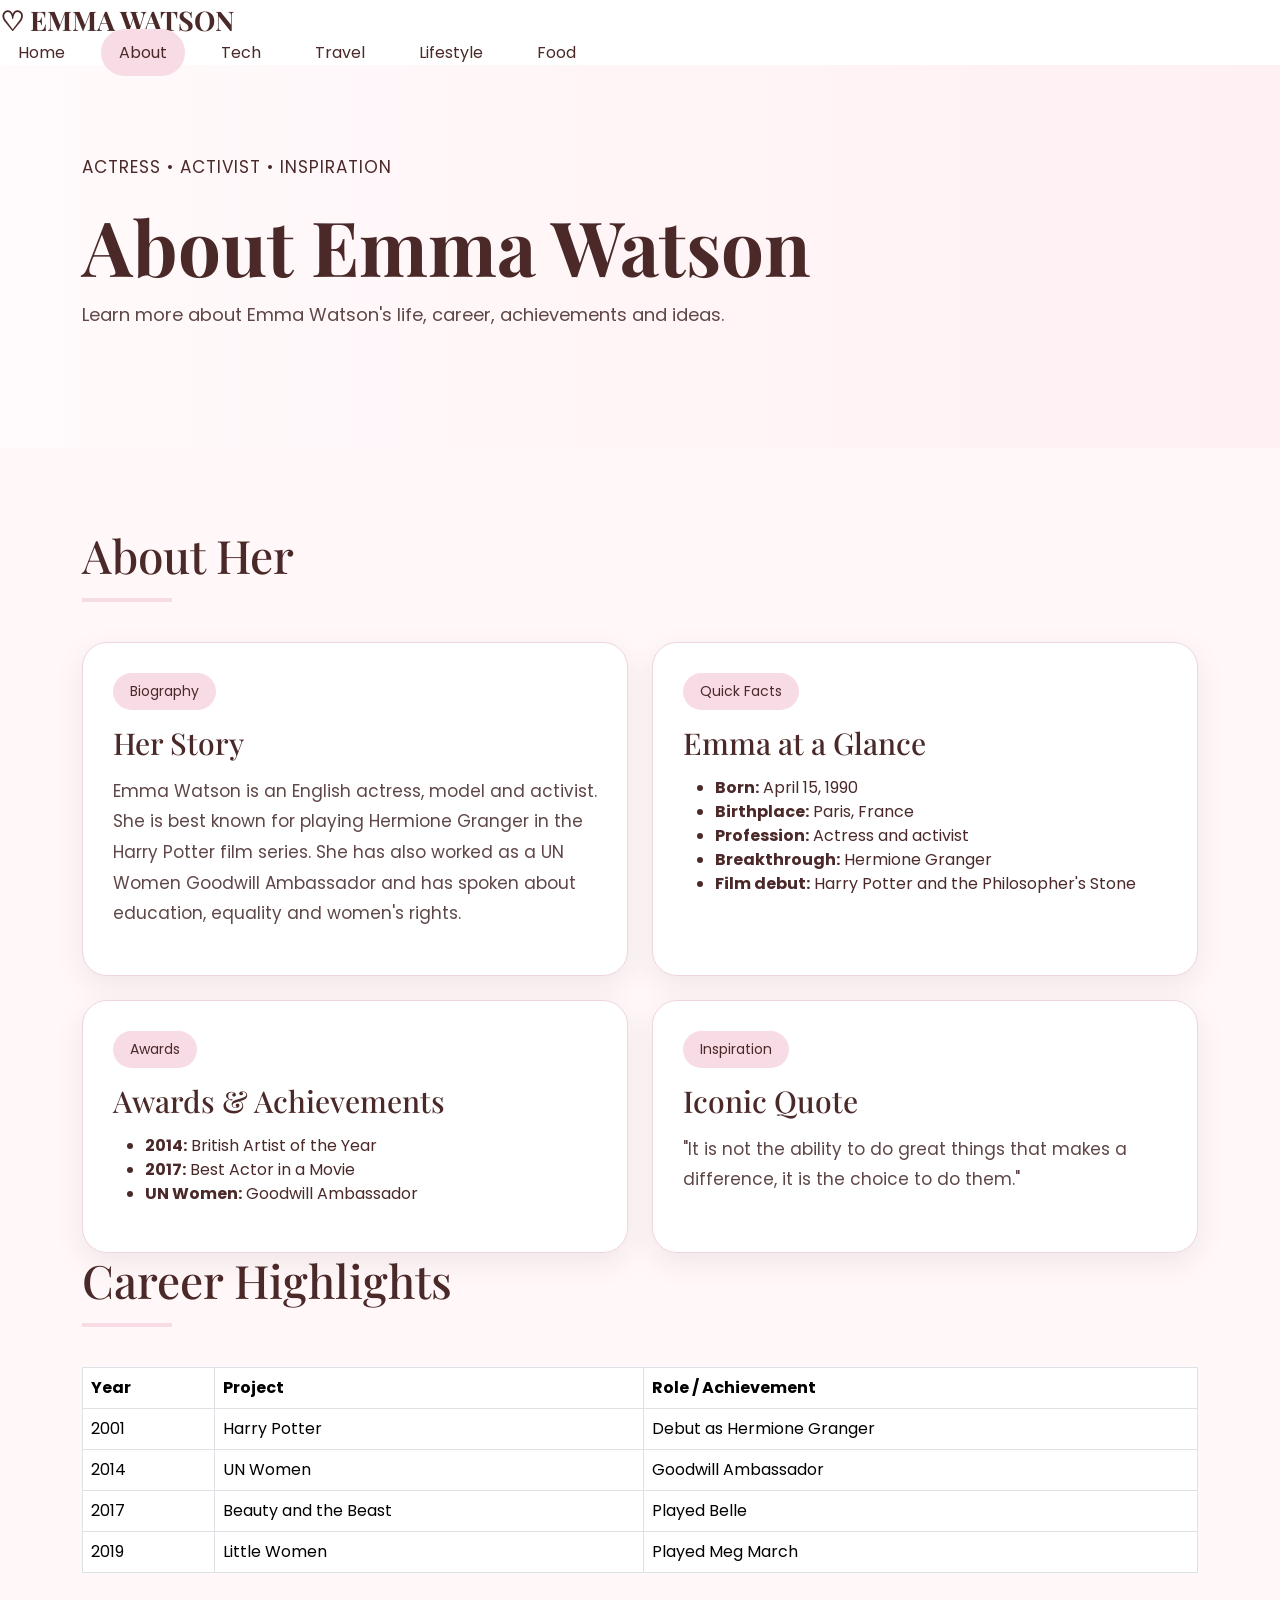
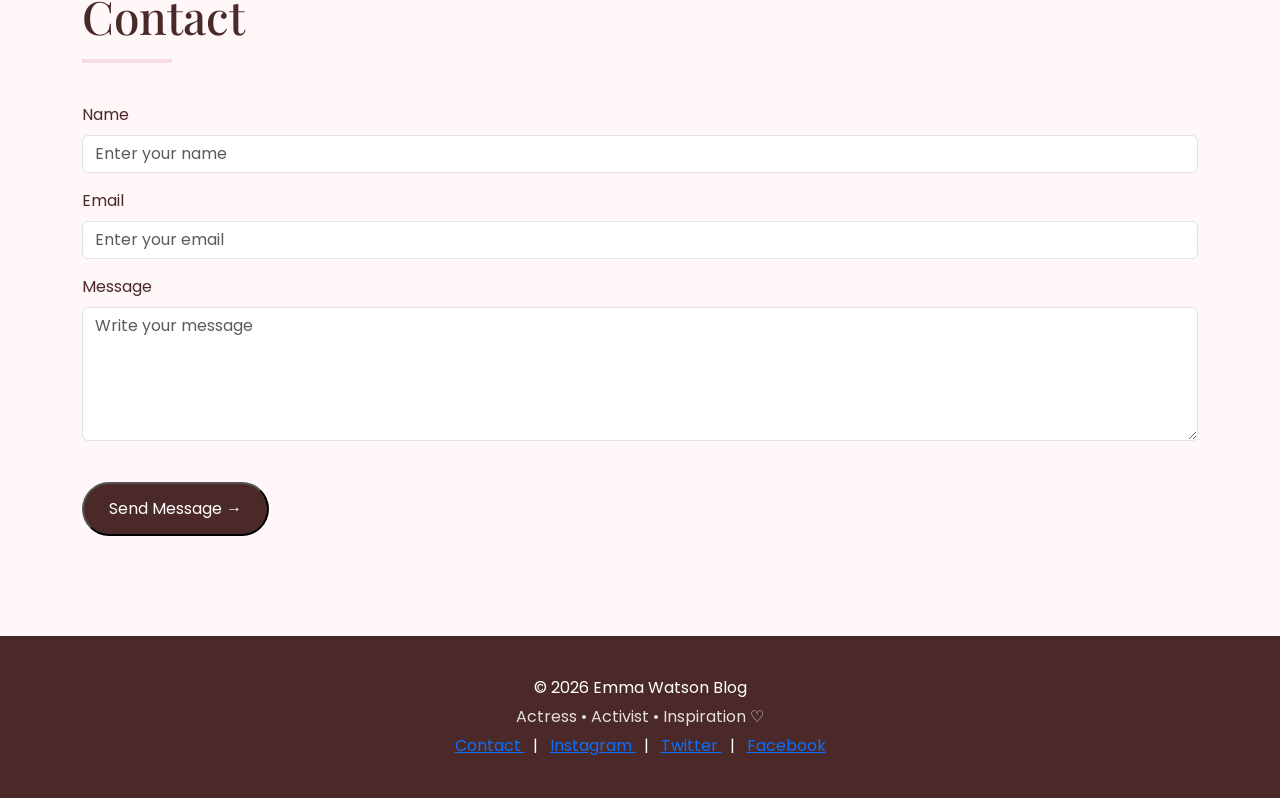
==== aboutme.html @ 70fb000d "Update aboutme.html" ====
<!DOCTYPE html>
<html lang="en">

<head>
    <meta charset="UTF-8">
    <meta name="viewport" content="width=device-width, initial-scale=1.0">

    <title>Emma Watson | About</title>

    <link rel="stylesheet"
          href="bootstrap-5.3.8-dist/css/bootstrap.min.css">

    <link rel="stylesheet" href="style.css">

    <link rel="preconnect" href="https://fonts.googleapis.com">
    <link rel="preconnect" href="https://fonts.gstatic.com" crossorigin>

    <link href="https://fonts.googleapis.com/css2?family=Playfair+Display:wght@400;600;700&family=Poppins:wght@300;400;500;600&display=swap"
          rel="stylesheet">
</head>

<body>

    <nav class="main-nav">

        <div class="logo">
            ♡ EMMA WATSON
        </div>

        <ul>
            <li><a href="index.html">Home</a></li>
            <li><a href="aboutme.html" class="active">About</a></li>
            <li><a href="tech.html">Tech</a></li>
            <li><a href="travel.html">Travel</a></li>
            <li><a href="lifestyle.html">Lifestyle</a></li>
            <li><a href="food.html">Food</a></li>
        </ul>

    </nav>


    <header class="page-hero">

        <div class="container">

            <p class="hero-small">
                ACTRESS • ACTIVIST • INSPIRATION
            </p>

            <h1>
                About Emma Watson
            </h1>

            <p class="hero-description">
                Learn more about Emma Watson's life, career, achievements and ideas.
            </p>

        </div>

    </header>


    <main class="container content-section">

        <div class="section-heading">

            <h2>About Her</h2>

            <div class="heading-line"></div>

        </div>


        <div class="row g-4">


            <div class="col-12 col-md-6">

                <article class="emma-card">

                    <div class="emma-card-content">

                        <span class="emma-tag">
                            Biography
                        </span>

                        <h3>
                            Her Story
                        </h3>

                        <p>
                            Emma Watson is an English actress, model and activist.
                            She is best known for playing Hermione Granger in the
                            Harry Potter film series. She has also worked as a
                            UN Women Goodwill Ambassador and has spoken about
                            education, equality and women's rights.
                        </p>

                    </div>

                </article>

            </div>


            <div class="col-12 col-md-6">

                <article class="emma-card">

                    <div class="emma-card-content">

                        <span class="emma-tag">
                            Quick Facts
                        </span>

                        <h3>
                            Emma at a Glance
                        </h3>

                        <ul>
                            <li><strong>Born:</strong> April 15, 1990</li>
                            <li><strong>Birthplace:</strong> Paris, France</li>
                            <li><strong>Profession:</strong> Actress and activist</li>
                            <li><strong>Breakthrough:</strong> Hermione Granger</li>
                            <li><strong>Film debut:</strong> Harry Potter and the Philosopher's Stone</li>
                        </ul>

                    </div>

                </article>

            </div>


            <div class="col-12 col-md-6">

                <article class="emma-card">

                    <div class="emma-card-content">

                        <span class="emma-tag">
                            Awards
                        </span>

                        <h3>
                            Awards & Achievements
                        </h3>

                        <ul>
                            <li><strong>2014:</strong> British Artist of the Year</li>
                            <li><strong>2017:</strong> Best Actor in a Movie</li>
                            <li><strong>UN Women:</strong> Goodwill Ambassador</li>
                        </ul>

                    </div>

                </article>

            </div>


            <div class="col-12 col-md-6">

                <article class="emma-card">

                    <div class="emma-card-content">

                        <span class="emma-tag">
                            Inspiration
                        </span>

                        <h3>
                            Iconic Quote
                        </h3>

                        <p class="quote">
                            "It is not the ability to do great things that makes a difference,
                            it is the choice to do them."
                        </p>

                    </div>

                </article>

            </div>

        </div>


        <div class="about-table-section">

            <div class="section-heading">

                <h2>Career Highlights</h2>

                <div class="heading-line"></div>

            </div>

            <div class="table-responsive">

                <table class="table table-bordered">

                    <thead>
                        <tr>
                            <th>Year</th>
                            <th>Project</th>
                            <th>Role / Achievement</th>
                        </tr>
                    </thead>

                    <tbody>

                        <tr>
                            <td>2001</td>
                            <td>Harry Potter</td>
                            <td>Debut as Hermione Granger</td>
                        </tr>

                        <tr>
                            <td>2014</td>
                            <td>UN Women</td>
                            <td>Goodwill Ambassador</td>
                        </tr>

                        <tr>
                            <td>2017</td>
                            <td>Beauty and the Beast</td>
                            <td>Played Belle</td>
                        </tr>

                        <tr>
                            <td>2019</td>
                            <td>Little Women</td>
                            <td>Played Meg March</td>
                        </tr>

                    </tbody>

                </table>

            </div>

        </div>


        <div class="contact-form">

            <div class="section-heading">

                <h2>Contact</h2>

                <div class="heading-line"></div>

            </div>

            <form>

                <div class="mb-3">
                    <label for="name" class="form-label">
                        Name
                    </label>

                    <input type="text"
                           id="name"
                           name="name"
                           class="form-control"
                           placeholder="Enter your name"
                           required>
                </div>


                <div class="mb-3">

                    <label for="email" class="form-label">
                        Email
                    </label>

                    <input type="email"
                           id="email"
                           name="email"
                           class="form-control"
                           placeholder="Enter your email"
                           required>

                </div>


                <div class="mb-3">

                    <label for="message" class="form-label">
                        Message
                    </label>

                    <textarea id="message"
                              name="message"
                              class="form-control"
                              rows="5"
                              placeholder="Write your message"></textarea>

                </div>


                <button type="submit" class="hero-button">
                    Send Message →
                </button>

            </form>

        </div>

    </main>


    <footer class="site-footer">

        <p>
            © 2026 Emma Watson Blog
        </p>

        <p class="footer-small">
            Actress • Activist • Inspiration ♡
        </p>

        <p>
            <a href="mailto:info@emmawatsonblog.com">
                Contact
            </a>
            &nbsp; | &nbsp;

            <a href="#">
                Instagram
            </a>
            &nbsp; | &nbsp;

            <a href="#">
                Twitter
            </a>
            &nbsp; | &nbsp;

            <a href="#">
                Facebook
            </a>
        </p>

    </footer>


    <script src="bootstrap-5.3.8-dist/js/bootstrap.bundle.min.js"></script>

</body>

</html>
---- style.css ----
:root {
    --cream: #fff7f8;
    --pink: #f8dce5;
    --pink-light: #fff0f3;
    --brown: #4b2929;
    --text: #5f4747;
    --white: #ffffff;
}

body {
    margin: 0;
    background: var(--cream);
    color: var(--brown);
    font-family: "Poppins", sans-serif;
}

.navbar,
.main-nav,
.site-header {
    background: #ffffff;
}

.navbar {
    min-height: 86px;
    padding: 0 7%;
    display: flex;
    align-items: center;
    justify-content: space-between;
    border-bottom: 1px solid #f0d8df;
}

.navbar .logo,
.main-nav .logo,
.site-header .logo {
    font-family: "Playfair Display", serif;
    font-size: 27px;
    font-weight: 700;
    color: var(--brown);
}

.navbar .nav-links,
.main-nav ul,
.site-header .nav {
    list-style: none;
    margin: 0;
    padding: 0;
    display: flex;
    align-items: center;
    gap: 18px;
}

.navbar .nav-links li,
.main-nav li,
.site-header .nav-item {
    list-style: none;
}

.navbar a,
.main-nav a,
.site-header a {
    color: var(--brown);
    text-decoration: none;
    padding: 12px 18px;
    border-radius: 30px;
    transition: 0.3s;
}

.navbar a:hover,
.main-nav a:hover,
.site-header a:hover {
    background: var(--pink-light);
}

.navbar a.active,
.main-nav a.active,
.site-header a.active {
    background: var(--pink);
}

.home-hero,
.page-hero {
    background: linear-gradient(90deg, #fffafb, #fff0f3);
}

.home-hero {
    padding: 85px 0;
}

.page-hero {
    padding: 90px 0 100px;
}

.hero-small {
    font-family: "Poppins", sans-serif;
    font-size: 17px;
    letter-spacing: 1px;
    color: var(--brown);
    margin-bottom: 20px;
}

.home-hero h1,
.page-hero h1 {
    font-family: "Playfair Display", serif;
    color: var(--brown);
    font-weight: 700;
}

.home-hero h1 {
    font-size: 90px;
}

.page-hero h1 {
    font-size: 76px;
}

.home-description,
.hero-description {
    color: var(--text);
    font-size: 18px;
    line-height: 1.8;
    max-width: 650px;
}

.hero-button {
    display: inline-block;
    margin-top: 25px;
    padding: 13px 25px;
    background: var(--brown);
    color: white;
    text-decoration: none;
    border-radius: 30px;
}

.hero-button:hover {
    background: #693d3d;
    color: white;
}

.hero-photo {
    background: var(--pink);
    padding: 25px;
    border-radius: 35px;
}

.hero-photo img {
    width: 100%;
    display: block;
}

.content-section {
    padding-top: 80px;
    padding-bottom: 100px;
}

.section-heading {
    margin-bottom: 40px;
}

.section-heading h2 {
    font-family: "Playfair Display", serif;
    color: var(--brown);
    font-size: 46px;
}

.heading-line {
    width: 90px;
    height: 4px;
    background: var(--pink);
    margin-top: 15px;
}

.emma-card {
    height: 100%;
    background: white;
    border: 1px solid #efd5dd;
    border-radius: 25px;
    overflow: hidden;
    box-shadow: 0 10px 30px rgba(75, 41, 41, 0.08);
    transition: 0.3s;
}

.emma-card:hover {
    transform: translateY(-6px);
    box-shadow: 0 15px 35px rgba(75, 41, 41, 0.14);
}

.emma-image {
    width: 100%;
    height: 300px;
    overflow: hidden;
}

.emma-image img {
    width: 100%;
    height: 100%;
    object-fit: cover;
}

.emma-card-content {
    padding: 30px;
}

.emma-tag {
    display: inline-block;
    background: var(--pink);
    color: var(--brown);
    padding: 8px 17px;
    border-radius: 25px;
    font-size: 14px;
    margin-bottom: 15px;
}

.emma-card h3 {
    font-family: "Playfair Display", serif;
    font-size: 30px;
    color: var(--brown);
    margin-bottom: 15px;
}

.emma-card p {
    color: var(--text);
    line-height: 1.8;
    font-size: 17px;
}

.read-more {
    display: inline-block;
    margin-top: 15px;
    color: var(--brown);
    text-decoration: none;
    font-weight: 600;
}

.read-more:hover {
    color: #9a5f6f;
}

.site-footer {
    background: var(--brown);
    color: white;
    text-align: center;
    padding: 35px 20px;
}

.site-footer p {
    margin: 5px;
}

.footer-small {
    opacity: 0.85;
}

/* FOOD AND LIFESTYLE */

body:has(.food-page),
body:has(.lifestyle-page) {
    background: var(--cream);
}

.food-page,
.lifestyle-page {
    background: var(--cream);
    min-height: 100vh;
}

.food-page .container,
.lifestyle-page .container {
    max-width: 1200px;
}

.food-page h1,
.lifestyle-page h1 {
    font-family: "Playfair Display", serif;
    color: var(--brown);
}

.food-page .card,
.lifestyle-page .card {
    background: white;
    border: 1px solid #efd5dd;
    border-radius: 22px;
    box-shadow: 0 10px 25px rgba(75, 41, 41, 0.07);
}

.food-page .card:hover,
.lifestyle-page .card:hover {
    transform: translateY(-5px);
    transition: 0.3s;
}

.food-page .btn,
.lifestyle-page .btn {
    background: var(--brown);
    border-color: var(--brown);
    border-radius: 8px;
}

.food-page .btn:hover,
.lifestyle-page .btn:hover {
    background: #693d3d;
    border-color: #693d3d;
}

@media (max-width: 992px) {
    .home-hero h1 {
        font-size: 65px;
    }

    .page-hero h1 {
        font-size: 58px;
    }

    .navbar,
    .main-nav,
    .site-header {
        padding-left: 4%;
        padding-right: 4%;
    }
}

@media (max-width: 768px) {
    .navbar,
    .main-nav,
    .site-header {
        flex-direction: column;
        padding: 20px;
        gap: 15px;
    }

    .navbar .nav-links,
    .main-nav ul,
    .site-header .nav {
        flex-wrap: wrap;
        justify-content: center;
        gap: 5px;
    }

    .home-hero {
        padding: 55px 0;
    }

    .page-hero {
        padding: 60px 0;
    }

    .home-hero h1 {
        font-size: 48px;
    }

    .page-hero h1 {
        font-size: 44px;
    }

    .content-section {
        padding-top: 50px;
    }

    .section-heading h2 {
        font-size: 38px;
    }

    .emma-image {
        height: 250px;
    }
}
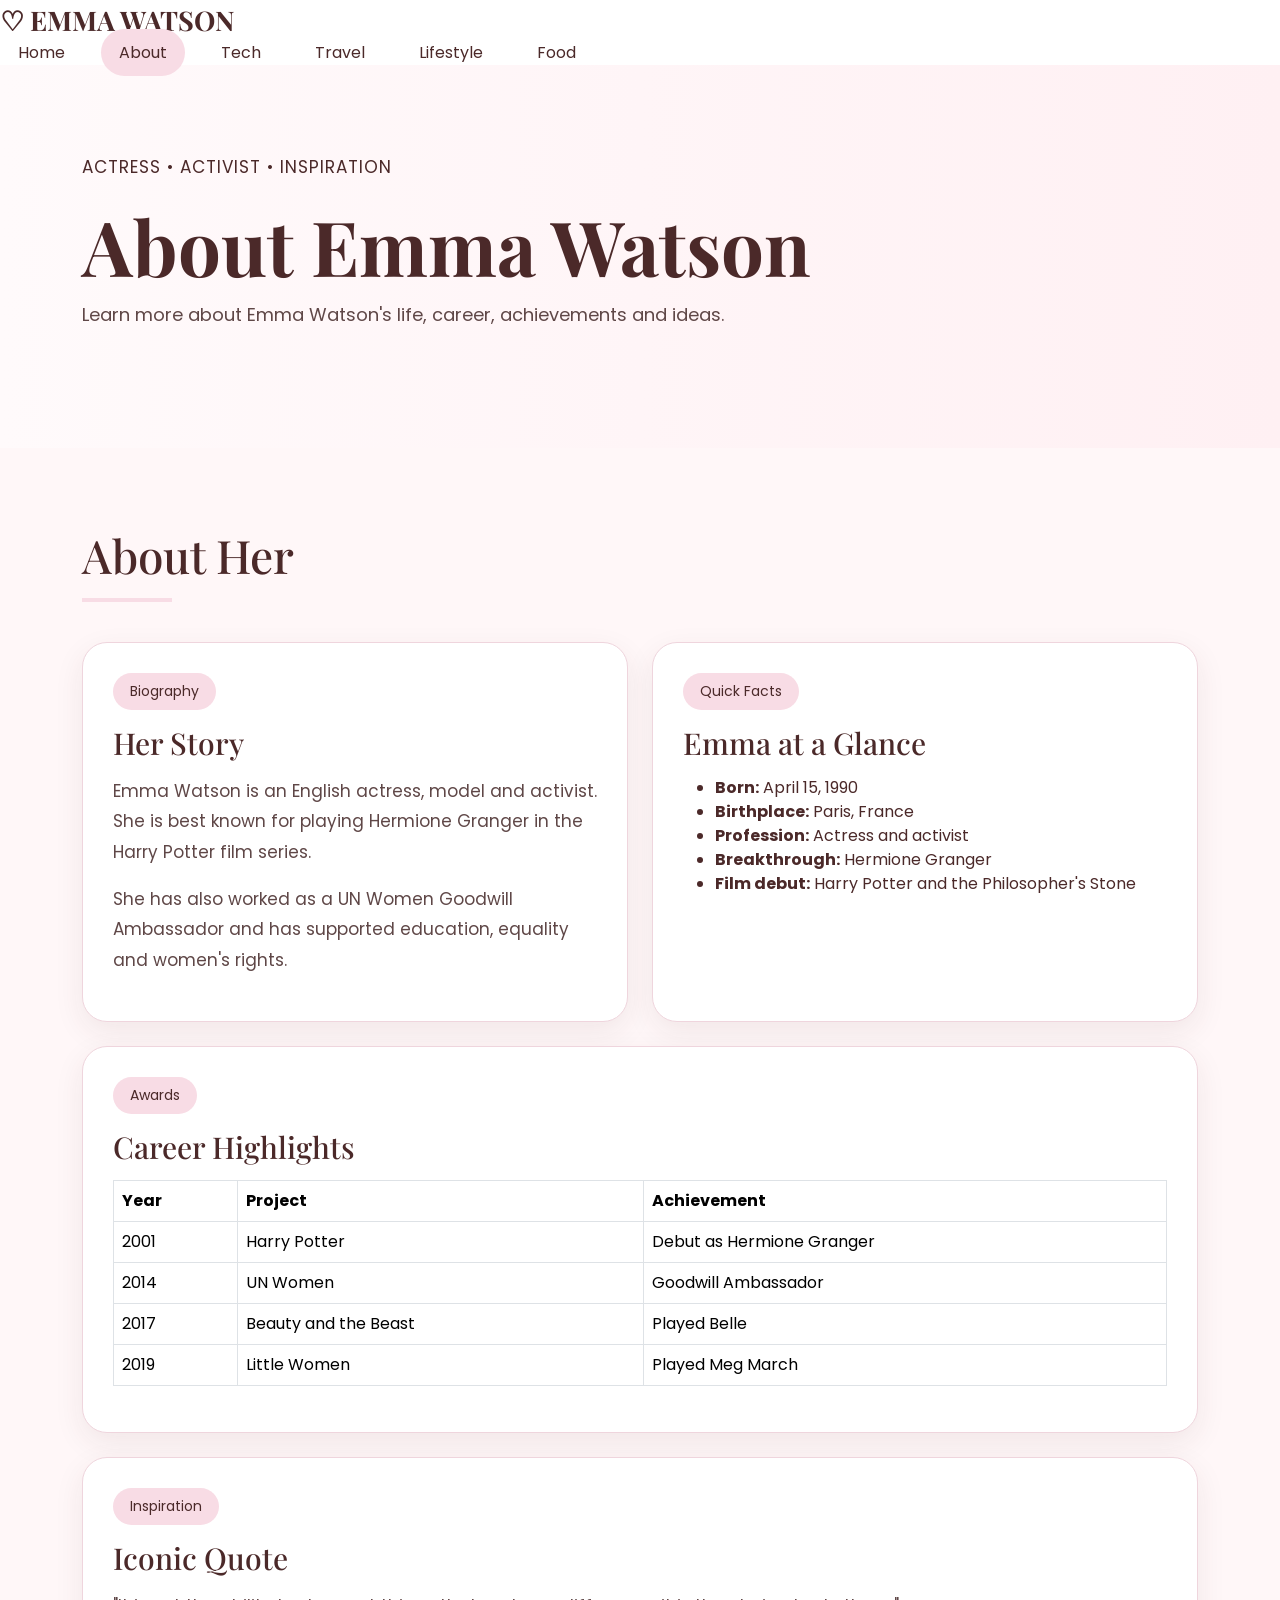
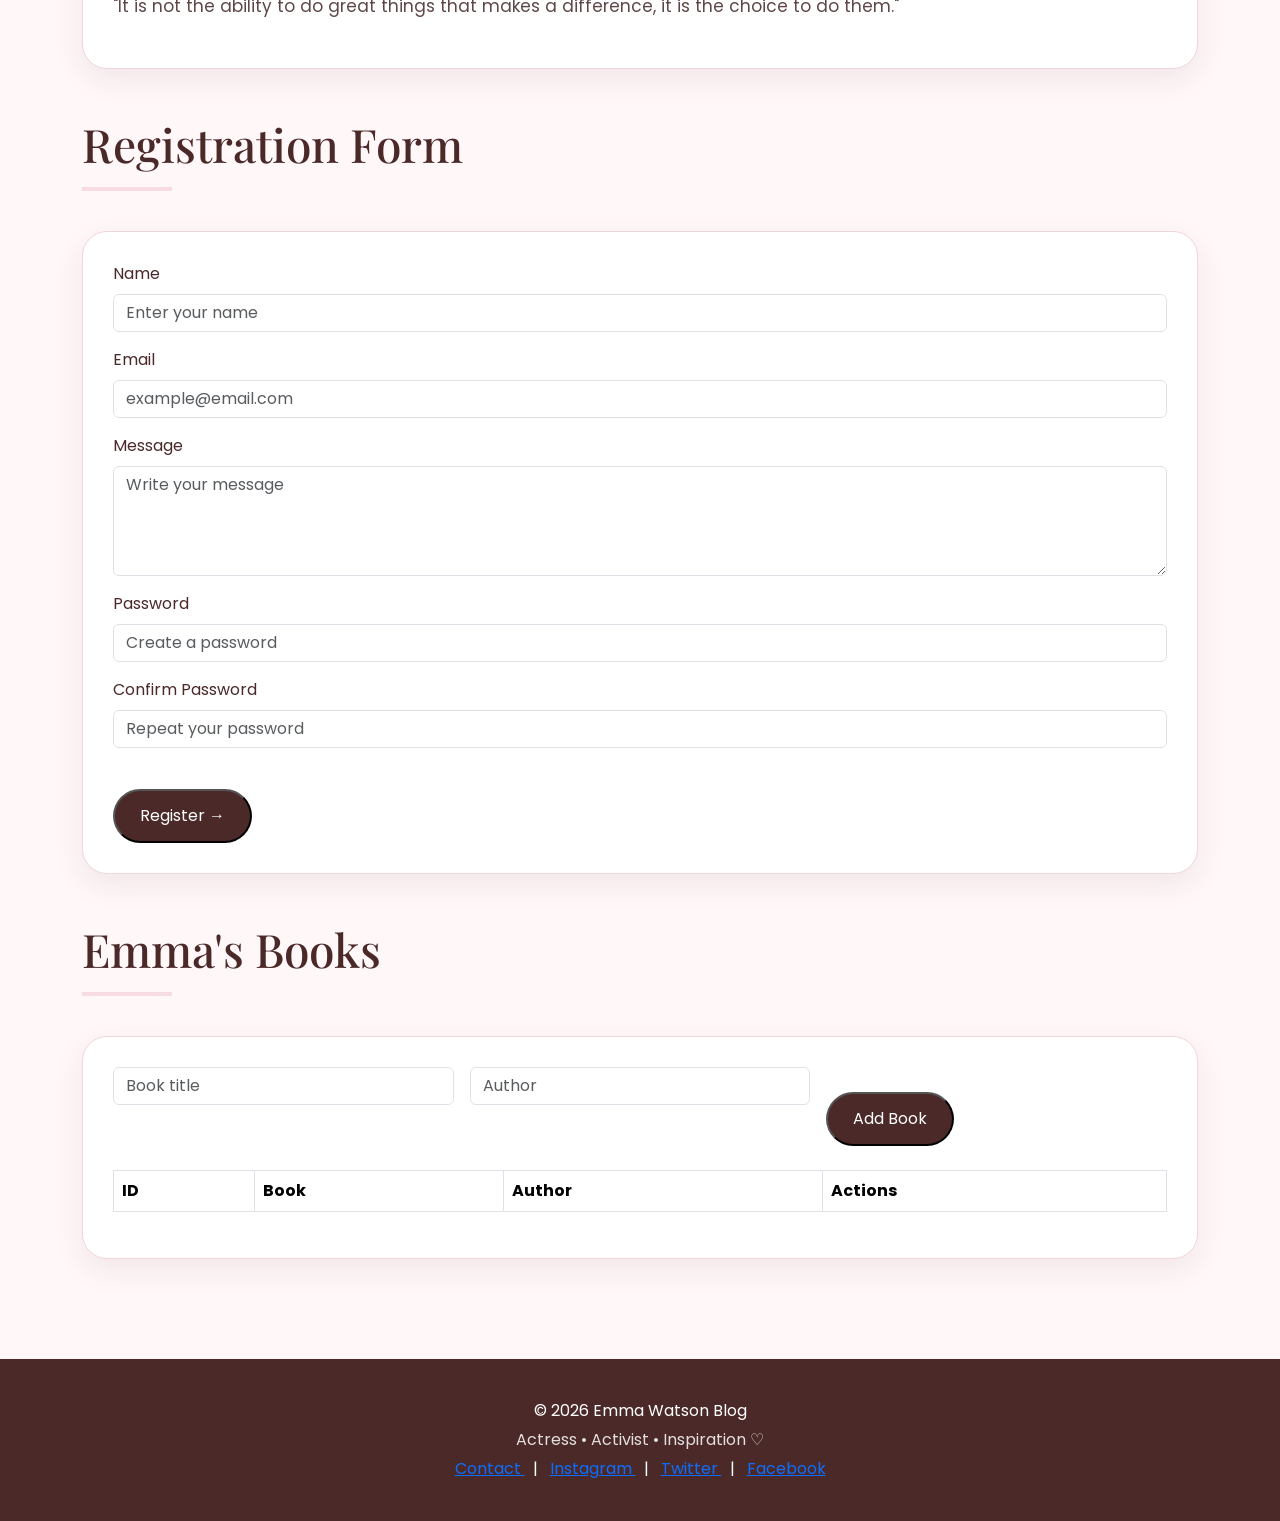
==== commit cb1832d4: "Update aboutme.html" ====
--- a/aboutme.html
+++ b/aboutme.html
@@ -63,16 +63,12 @@
     <main class="container content-section">
 
         <div class="section-heading">
-
             <h2>About Her</h2>
-
             <div class="heading-line"></div>
-
         </div>
 
 
         <div class="row g-4">
-
 
             <div class="col-12 col-md-6">
 
@@ -91,9 +87,12 @@
                         <p>
                             Emma Watson is an English actress, model and activist.
                             She is best known for playing Hermione Granger in the
-                            Harry Potter film series. She has also worked as a
-                            UN Women Goodwill Ambassador and has spoken about
-                            education, equality and women's rights.
+                            Harry Potter film series.
+                        </p>
+
+                        <p>
+                            She has also worked as a UN Women Goodwill Ambassador
+                            and has supported education, equality and women's rights.
                         </p>
 
                     </div>
@@ -132,7 +131,7 @@
             </div>
 
 
-            <div class="col-12 col-md-6">
+            <div class="col-12">
 
                 <article class="emma-card">
 
@@ -143,14 +142,50 @@
                         </span>
 
                         <h3>
-                            Awards & Achievements
+                            Career Highlights
                         </h3>
 
-                        <ul>
-                            <li><strong>2014:</strong> British Artist of the Year</li>
-                            <li><strong>2017:</strong> Best Actor in a Movie</li>
-                            <li><strong>UN Women:</strong> Goodwill Ambassador</li>
-                        </ul>
+                        <div class="table-responsive">
+
+                            <table class="table table-bordered">
+
+                                <thead>
+                                    <tr>
+                                        <th>Year</th>
+                                        <th>Project</th>
+                                        <th>Achievement</th>
+                                    </tr>
+                                </thead>
+
+                                <tbody>
+                                    <tr>
+                                        <td>2001</td>
+                                        <td>Harry Potter</td>
+                                        <td>Debut as Hermione Granger</td>
+                                    </tr>
+
+                                    <tr>
+                                        <td>2014</td>
+                                        <td>UN Women</td>
+                                        <td>Goodwill Ambassador</td>
+                                    </tr>
+
+                                    <tr>
+                                        <td>2017</td>
+                                        <td>Beauty and the Beast</td>
+                                        <td>Played Belle</td>
+                                    </tr>
+
+                                    <tr>
+                                        <td>2019</td>
+                                        <td>Little Women</td>
+                                        <td>Played Meg March</td>
+                                    </tr>
+                                </tbody>
+
+                            </table>
+
+                        </div>
 
                     </div>
 
@@ -159,7 +194,7 @@
             </div>
 
 
-            <div class="col-12 col-md-6">
+            <div class="col-12">
 
                 <article class="emma-card">
 
@@ -174,8 +209,8 @@
                         </h3>
 
                         <p class="quote">
-                            "It is not the ability to do great things that makes a difference,
-                            it is the choice to do them."
+                            "It is not the ability to do great things that makes
+                            a difference, it is the choice to do them."
                         </p>
 
                     </div>
@@ -187,125 +222,193 @@
         </div>
 
 
-        <div class="about-table-section">
-
-            <div class="section-heading">
-
-                <h2>Career Highlights</h2>
-
-                <div class="heading-line"></div>
-
-            </div>
-
-            <div class="table-responsive">
-
-                <table class="table table-bordered">
-
-                    <thead>
-                        <tr>
-                            <th>Year</th>
-                            <th>Project</th>
-                            <th>Role / Achievement</th>
-                        </tr>
-                    </thead>
-
-                    <tbody>
-
-                        <tr>
-                            <td>2001</td>
-                            <td>Harry Potter</td>
-                            <td>Debut as Hermione Granger</td>
-                        </tr>
-
-                        <tr>
-                            <td>2014</td>
-                            <td>UN Women</td>
-                            <td>Goodwill Ambassador</td>
-                        </tr>
-
-                        <tr>
-                            <td>2017</td>
-                            <td>Beauty and the Beast</td>
-                            <td>Played Belle</td>
-                        </tr>
-
-                        <tr>
-                            <td>2019</td>
-                            <td>Little Women</td>
-                            <td>Played Meg March</td>
-                        </tr>
-
-                    </tbody>
-
-                </table>
-
-            </div>
-
-        </div>
-
-
-        <div class="contact-form">
-
-            <div class="section-heading">
-
-                <h2>Contact</h2>
-
-                <div class="heading-line"></div>
-
-            </div>
-
-            <form>
-
-                <div class="mb-3">
-                    <label for="name" class="form-label">
-                        Name
-                    </label>
-
-                    <input type="text"
-                           id="name"
-                           name="name"
-                           class="form-control"
-                           placeholder="Enter your name"
-                           required>
+        <div class="section-heading mt-5">
+
+            <h2>
+                Registration Form
+            </h2>
+
+            <div class="heading-line"></div>
+
+        </div>
+
+
+        <div class="emma-card">
+
+            <div class="emma-card-content">
+
+                <form id="registrationForm" novalidate>
+
+                    <div class="mb-3">
+
+                        <label for="name" class="form-label">
+                            Name
+                        </label>
+
+                        <input type="text"
+                               id="name"
+                               class="form-control"
+                               placeholder="Enter your name">
+
+                        <div id="nameError" class="error-message"></div>
+
+                    </div>
+
+
+                    <div class="mb-3">
+
+                        <label for="email" class="form-label">
+                            Email
+                        </label>
+
+                        <input type="email"
+                               id="email"
+                               class="form-control"
+                               placeholder="example@email.com">
+
+                        <div id="emailError" class="error-message"></div>
+
+                    </div>
+
+
+                    <div class="mb-3">
+
+                        <label for="message" class="form-label">
+                            Message
+                        </label>
+
+                        <textarea id="message"
+                                  class="form-control"
+                                  rows="4"
+                                  placeholder="Write your message"></textarea>
+
+                        <div id="messageError" class="error-message"></div>
+
+                    </div>
+
+
+                    <div class="mb-3">
+
+                        <label for="password" class="form-label">
+                            Password
+                        </label>
+
+                        <input type="password"
+                               id="password"
+                               class="form-control"
+                               placeholder="Create a password">
+
+                        <div id="passwordStrength"></div>
+
+                        <div id="passwordError" class="error-message"></div>
+
+                    </div>
+
+
+                    <div class="mb-3">
+
+                        <label for="confirmPassword" class="form-label">
+                            Confirm Password
+                        </label>
+
+                        <input type="password"
+                               id="confirmPassword"
+                               class="form-control"
+                               placeholder="Repeat your password">
+
+                        <div id="confirmPasswordError" class="error-message"></div>
+
+                    </div>
+
+
+                    <button type="submit" class="hero-button">
+                        Register →
+                    </button>
+
+                    <div id="formSuccess" class="success-message"></div>
+
+                </form>
+
+            </div>
+
+        </div>
+
+
+        <div class="section-heading mt-5">
+
+            <h2>
+                Emma's Books
+            </h2>
+
+            <div class="heading-line"></div>
+
+        </div>
+
+
+        <div class="emma-card">
+
+            <div class="emma-card-content">
+
+                <form id="bookForm">
+
+                    <div class="row g-3">
+
+                        <div class="col-md-4">
+
+                            <input type="text"
+                                   id="bookTitle"
+                                   class="form-control"
+                                   placeholder="Book title"
+                                   required>
+
+                        </div>
+
+                        <div class="col-md-4">
+
+                            <input type="text"
+                                   id="bookAuthor"
+                                   class="form-control"
+                                   placeholder="Author"
+                                   required>
+
+                        </div>
+
+                        <div class="col-md-4">
+
+                            <button type="submit"
+                                    class="hero-button">
+                                Add Book
+                            </button>
+
+                        </div>
+
+                    </div>
+
+                </form>
+
+
+                <div class="table-responsive mt-4">
+
+                    <table class="table table-bordered" id="booksTable">
+
+                        <thead>
+                            <tr>
+                                <th>ID</th>
+                                <th>Book</th>
+                                <th>Author</th>
+                                <th>Actions</th>
+                            </tr>
+                        </thead>
+
+                        <tbody id="booksBody">
+
+                        </tbody>
+
+                    </table>
+
                 </div>
 
-
-                <div class="mb-3">
-
-                    <label for="email" class="form-label">
-                        Email
-                    </label>
-
-                    <input type="email"
-                           id="email"
-                           name="email"
-                           class="form-control"
-                           placeholder="Enter your email"
-                           required>
-
-                </div>
-
-
-                <div class="mb-3">
-
-                    <label for="message" class="form-label">
-                        Message
-                    </label>
-
-                    <textarea id="message"
-                              name="message"
-                              class="form-control"
-                              rows="5"
-                              placeholder="Write your message"></textarea>
-
-                </div>
-
-
-                <button type="submit" class="hero-button">
-                    Send Message →
-                </button>
-
-            </form>
+            </div>
 
         </div>
 
@@ -346,8 +449,12 @@
     </footer>
 
 
+    <script src="https://code.jquery.com/jquery-3.7.1.min.js"></script>
+
     <script src="bootstrap-5.3.8-dist/js/bootstrap.bundle.min.js"></script>
 
+    <script src="js/script.js"></script>
+
 </body>
 
 </html>
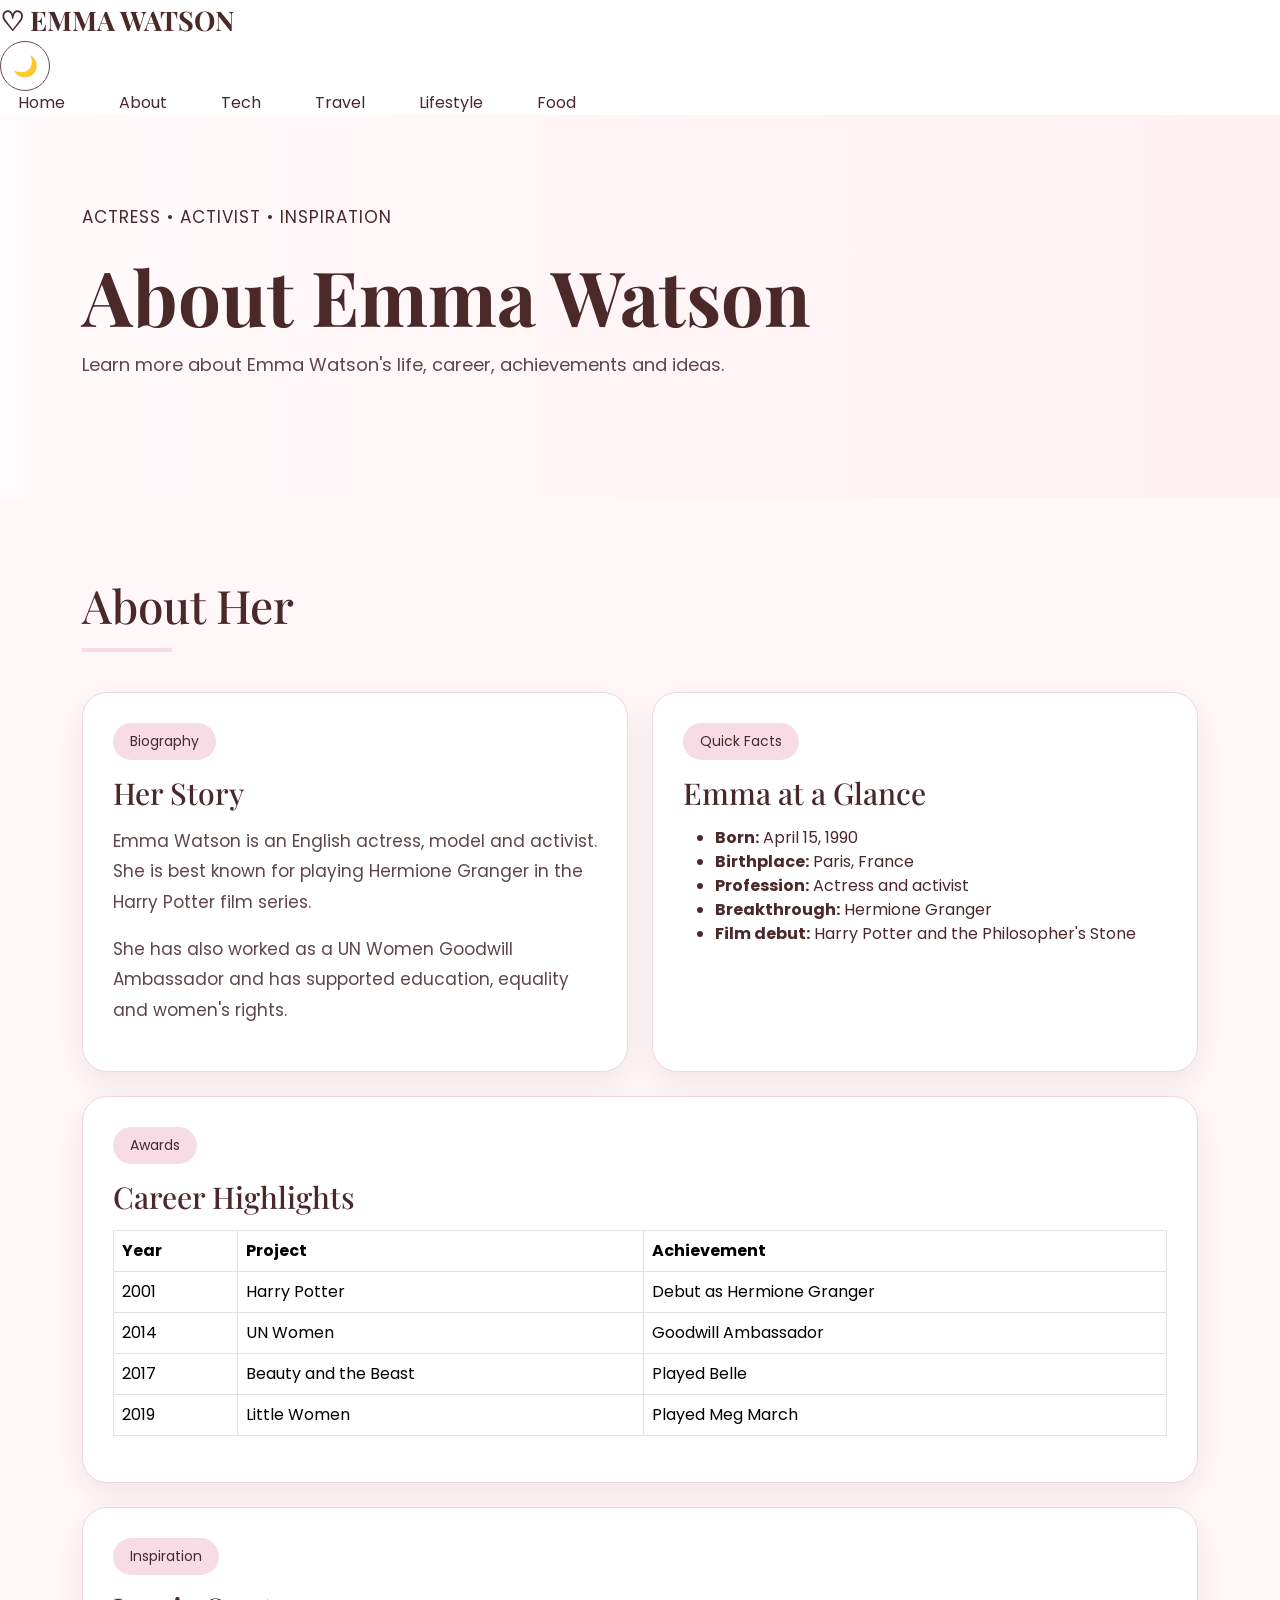
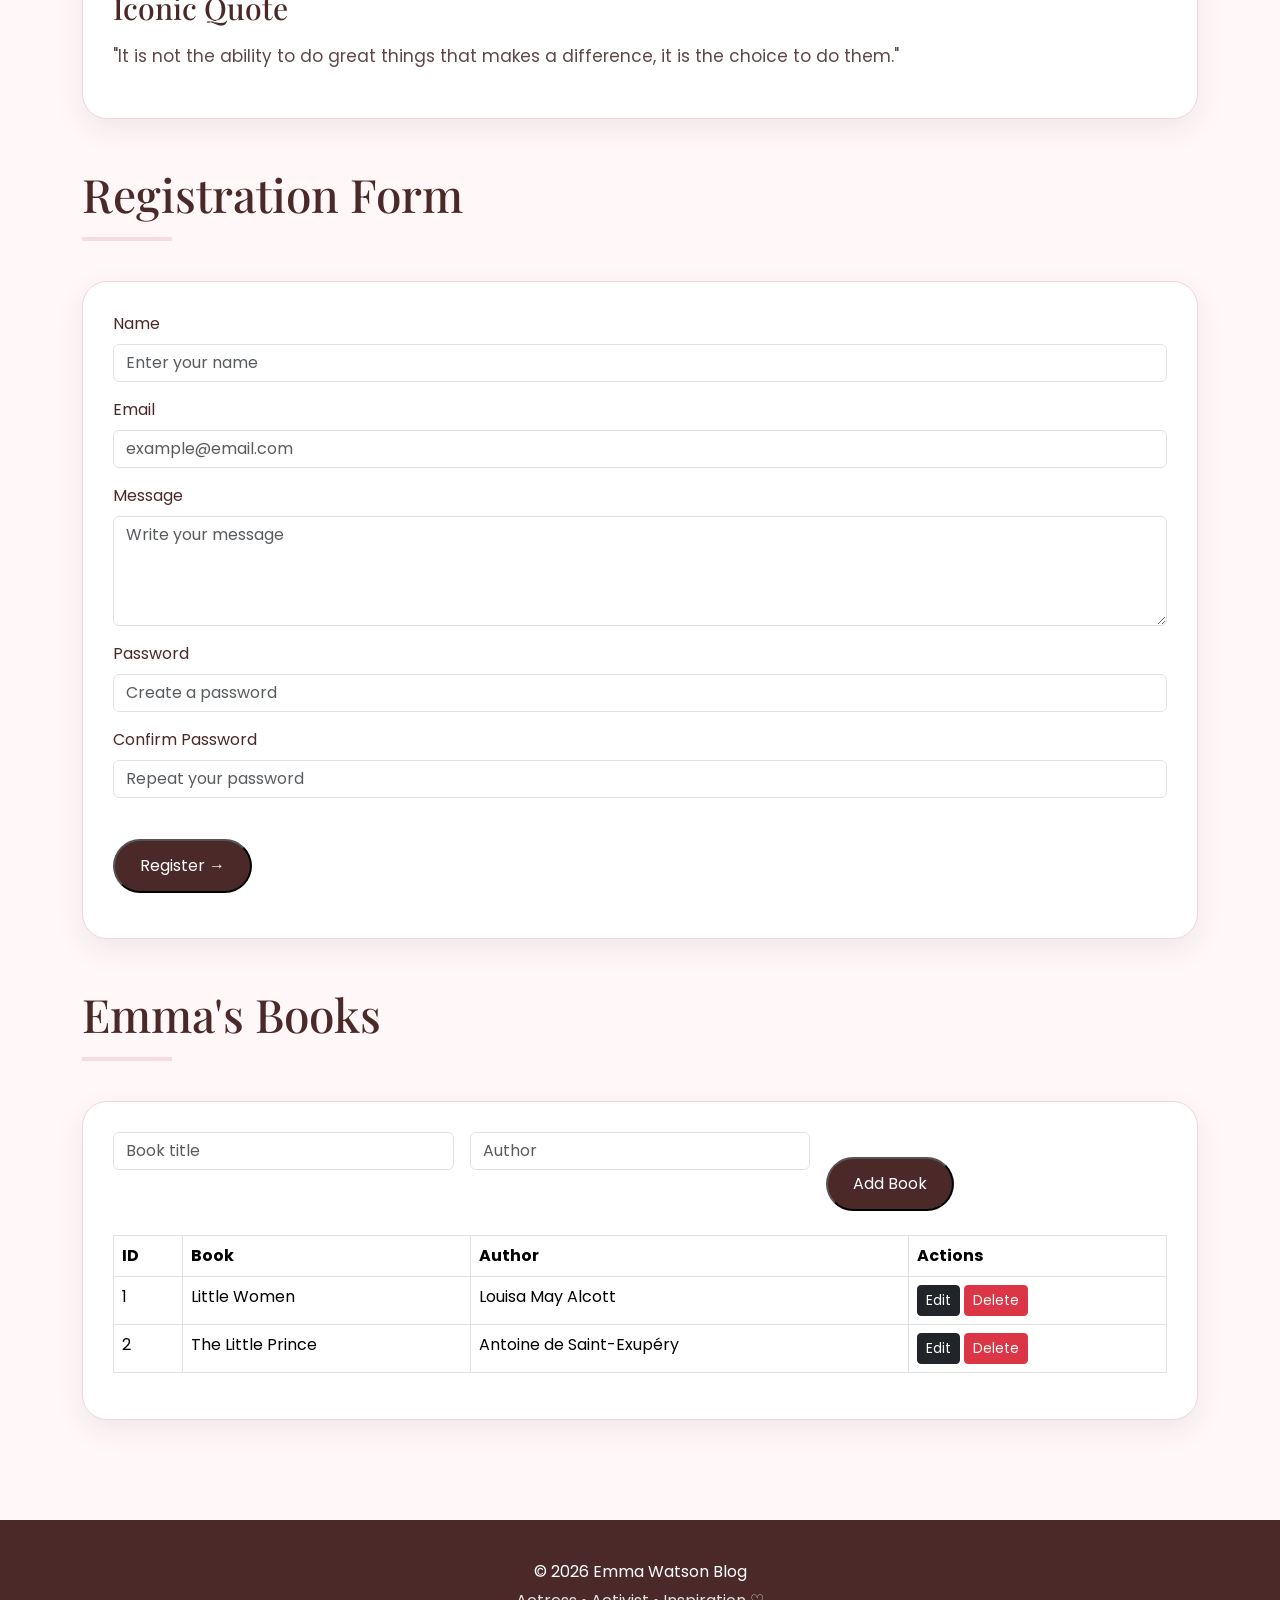
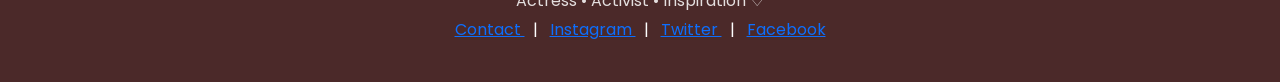
==== commit 2ffee748: "Update aboutme.html" ====
--- a/aboutme.html
+++ b/aboutme.html
@@ -20,23 +20,24 @@
 </head>
 
 <body>
-
-    <nav class="main-nav">
-
-        <div class="logo">
-            ♡ EMMA WATSON
-        </div>
-
-        <ul>
-            <li><a href="index.html">Home</a></li>
-            <li><a href="aboutme.html" class="active">About</a></li>
-            <li><a href="tech.html">Tech</a></li>
-            <li><a href="travel.html">Travel</a></li>
-            <li><a href="lifestyle.html">Lifestyle</a></li>
-            <li><a href="food.html">Food</a></li>
-        </ul>
-
-    </nav>
+<nav class="main-nav">
+
+    <div class="logo">
+        ♡ EMMA WATSON
+    </div>
+
+    <button id="themeToggle" type="button">🌙</button>
+
+    <ul>
+        <li><a href="index.html">Home</a></li>
+        <li><a href="aboutme.html">About</a></li>
+        <li><a href="tech.html">Tech</a></li>
+        <li><a href="travel.html">Travel</a></li>
+        <li><a href="lifestyle.html">Lifestyle</a></li>
+        <li><a href="food.html">Food</a></li>
+    </ul>
+
+</nav>
 
 
     <header class="page-hero">
--- a/style.css
+++ b/style.css
@@ -358,8 +358,232 @@
     .section-heading h2 {
         font-size: 38px;
     }
+    .error-message {
+    color: #a94442;
+    font-size: 14px;
+    margin-top: 6px;
+}
+
+.success-message {
+    color: #5f7f5f;
+    font-size: 15px;
+    margin-top: 15px;
+}
+
+#passwordStrength {
+    margin-top: 6px;
+    font-size: 14px;
+    font-weight: 600;
+}
+
+.about-table-section {
+    margin-top: 70px;
+}
+
+.contact-form {
+    margin-top: 70px;
+}
+
+#booksTable {
+    margin-top: 20px;
+}
 
     .emma-image {
         height: 250px;
     }
 }
+#lightbox {
+    display: none;
+    position: fixed;
+    z-index: 9999;
+    top: 0;
+    left: 0;
+    width: 100%;
+    height: 100%;
+    background: rgba(0, 0, 0, 0.85);
+    align-items: center;
+    justify-content: center;
+}
+
+.lightbox-content {
+    max-width: 80%;
+    max-height: 80%;
+}
+
+#lightboxImage {
+    max-width: 100%;
+    max-height: 80vh;
+    border-radius: 15px;
+}
+
+#closeLightbox,
+#prevImage,
+#nextImage {
+    position: absolute;
+    background: none;
+    border: none;
+    color: white;
+    font-size: 40px;
+    cursor: pointer;
+}
+
+#closeLightbox {
+    top: 20px;
+    right: 35px;
+}
+
+#prevImage {
+    left: 30px;
+    top: 50%;
+    transform: translateY(-50%);
+}
+
+#nextImage {
+    right: 30px;
+    top: 50%;
+    transform: translateY(-50%);
+}
+
+.gallery-image {
+    cursor: pointer;
+    transition: transform 0.3s ease;
+}
+
+.gallery-image:hover {
+    transform: scale(1.03);
+}
+.theme-btn {
+    border: 1px solid #5a2d2d;
+    background: transparent;
+    color: #5a2d2d;
+    border-radius: 50%;
+    width: 42px;
+    height: 42px;
+    cursor: pointer;
+    font-size: 18px;
+}
+
+.dark-theme {
+    background: #241919;
+    color: #f8eeee;
+}
+
+.dark-theme .main-nav {
+    background: #241919;
+}
+
+.dark-theme .main-nav a,
+.dark-theme .logo {
+    color: #f8eeee;
+}
+
+.dark-theme .content-section,
+.dark-theme .page-hero {
+    background: #241919;
+}
+
+.dark-theme .emma-card {
+    background: #332323;
+    color: #f8eeee;
+}
+
+.dark-theme .emma-card h3,
+.dark-theme .emma-card p {
+    color: #f8eeee;
+}
+
+.dark-theme .section-heading h2 {
+    color: #f8eeee;
+}
+.error-message {
+    color: #8b3f3f;
+    font-size: 14px;
+    margin-top: 6px;
+}
+
+.success-message {
+    color: #557755;
+    font-size: 15px;
+    margin-top: 15px;
+    font-weight: 500;
+}
+
+#passwordStrength {
+    margin-top: 6px;
+    font-size: 14px;
+    font-weight: 600;
+}
+
+#themeToggle {
+    cursor: pointer;
+    border: 1px solid #6b4a4a;
+    background: white;
+    border-radius: 50%;
+    width: 50px;
+    height: 50px;
+    font-size: 20px;
+}
+
+body.dark-mode {
+    background-color: #2b1d1d;
+    color: #f8eeee;
+}
+
+body.dark-mode .main-nav {
+    background-color: #2b1d1d;
+}
+
+body.dark-mode .main-nav a {
+    color: #f8eeee;
+}
+
+body.dark-mode .main-nav a.active {
+    background-color: #6b3d3d;
+    color: white;
+}
+
+body.dark-mode .home-hero,
+body.dark-mode .page-hero {
+    background-color: #3a2929;
+}
+
+body.dark-mode h1,
+body.dark-mode h2,
+body.dark-mode h3,
+body.dark-mode p,
+body.dark-mode li {
+    color: #f8eeee;
+}
+
+body.dark-mode .emma-card {
+    background-color: #3a2929;
+    border-color: #6b4a4a;
+}
+
+body.dark-mode .emma-card-content {
+    background-color: #3a2929;
+}
+
+body.dark-mode .emma-tag {
+    background-color: #6b3d3d;
+    color: white;
+}
+
+body.dark-mode .form-control {
+    background-color: #4a3535;
+    color: white;
+    border-color: #765555;
+}
+
+body.dark-mode .form-control::placeholder {
+    color: #d8c8c8;
+}
+
+body.dark-mode .site-footer {
+    background-color: #1f1515;
+}
+
+.dark-theme .theme-btn {
+    color: #f8eeee;
+    border-color: #f8eeee;
+}
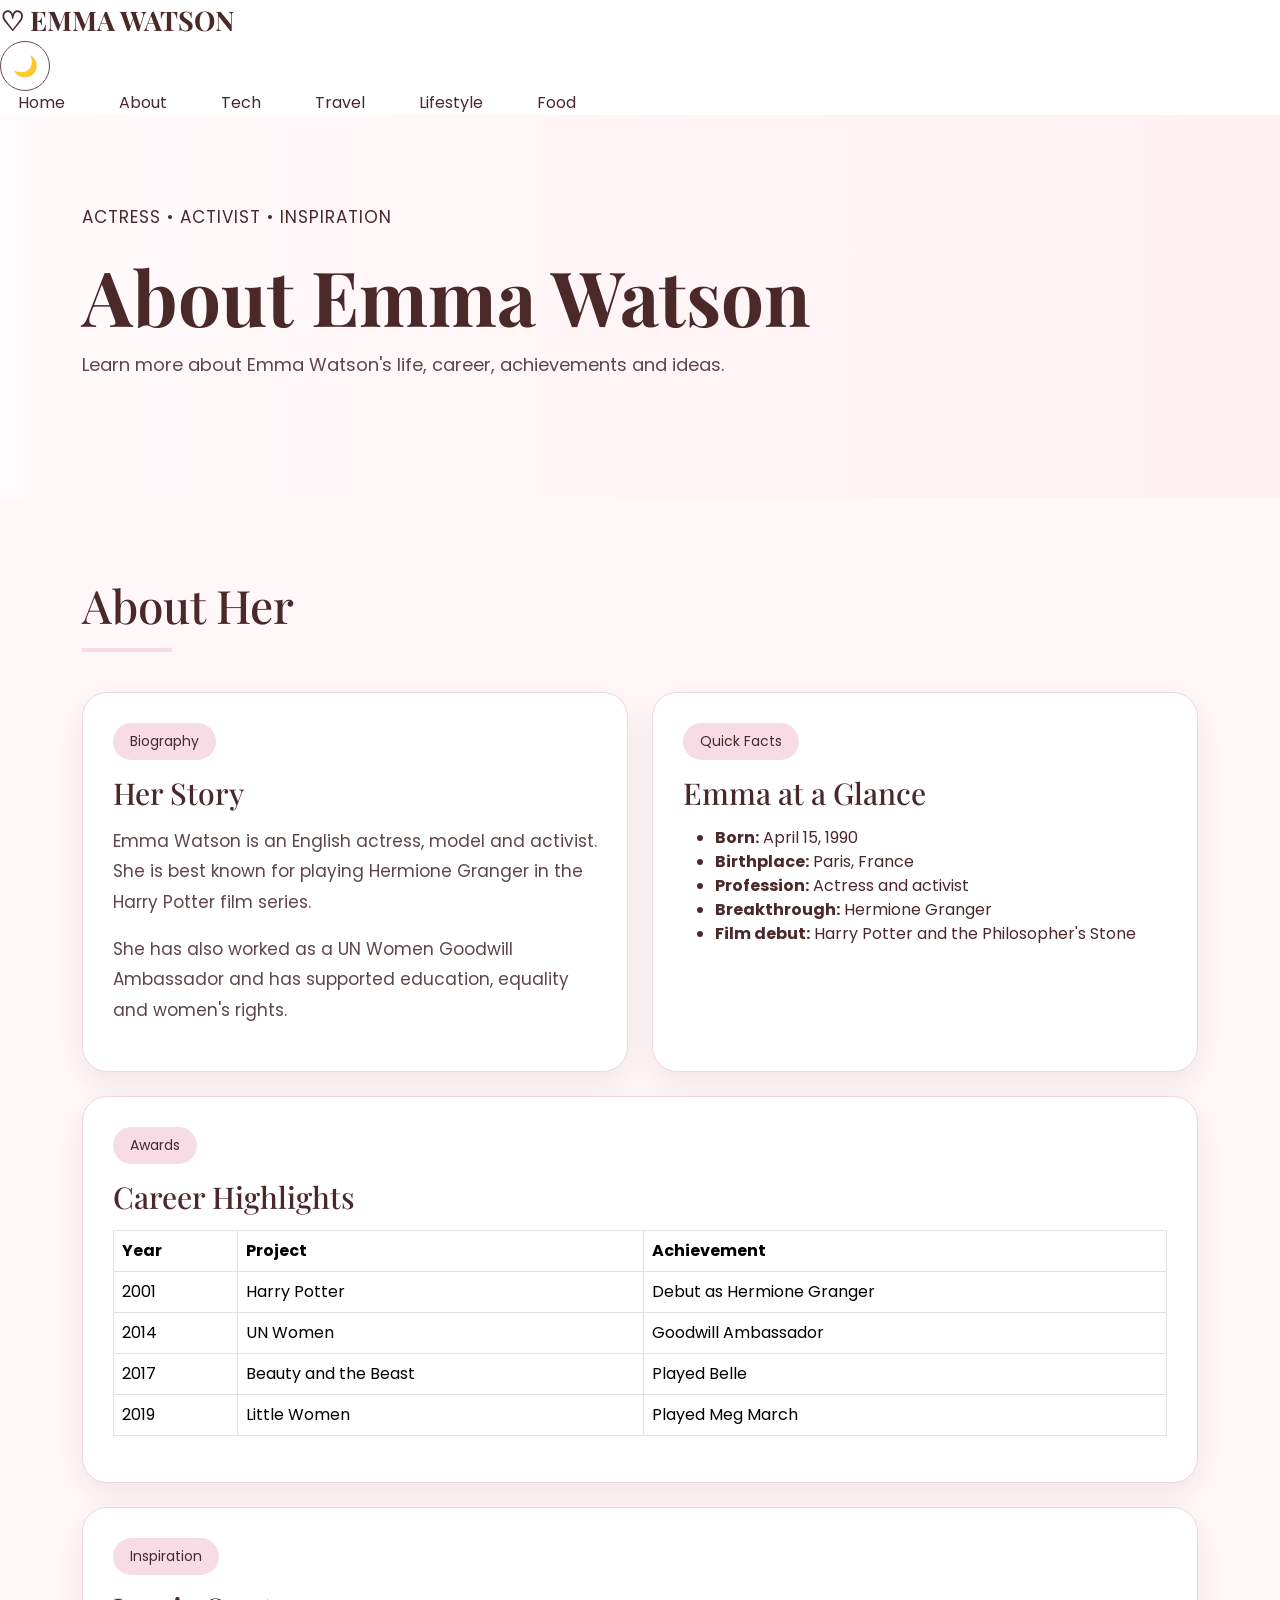
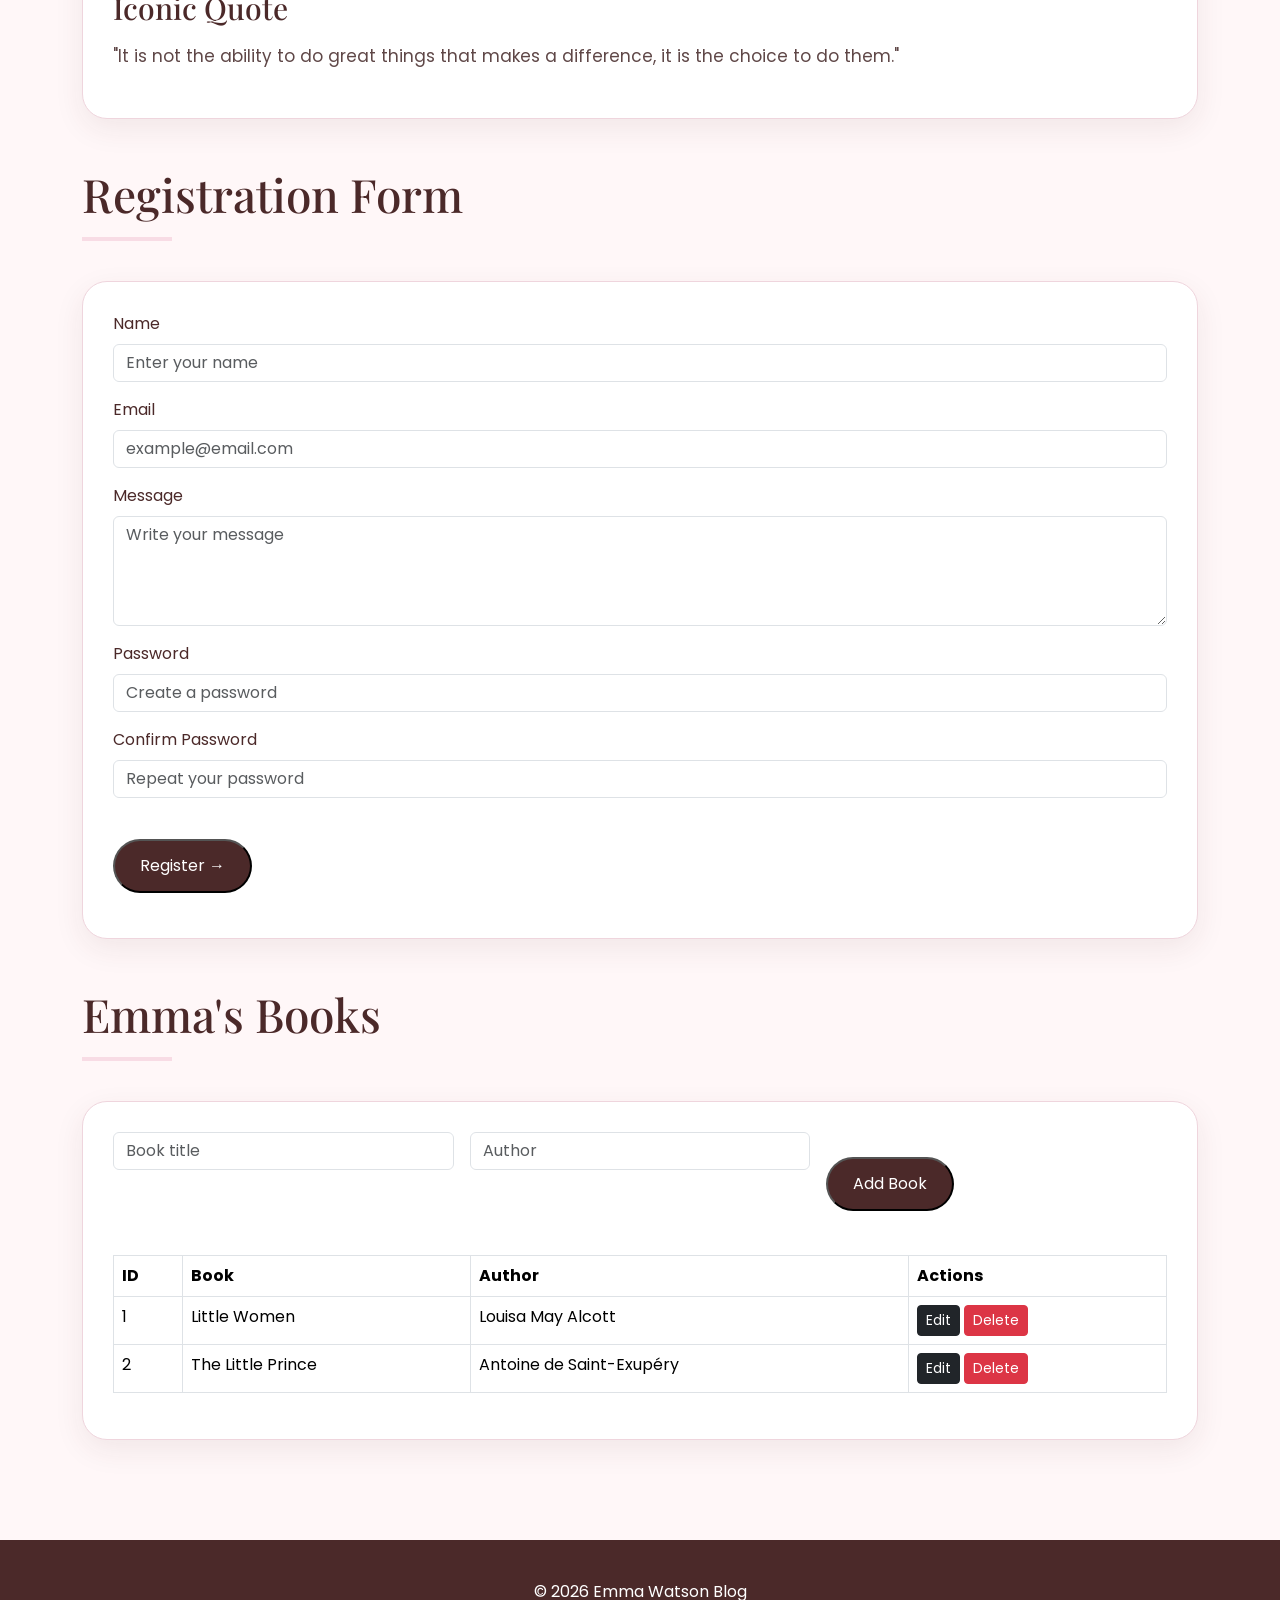
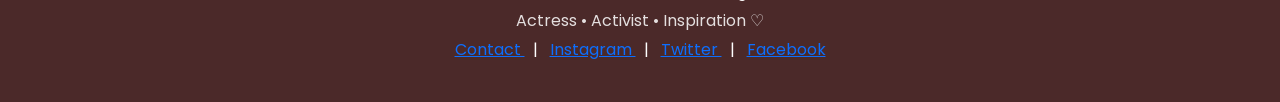
==== commit ab21a778: "Update aboutme.html" ====
--- a/aboutme.html
+++ b/aboutme.html
@@ -20,6 +20,7 @@
 </head>
 
 <body>
+
 <nav class="main-nav">
 
     <div class="logo">
@@ -40,421 +41,426 @@
 </nav>
 
 
-    <header class="page-hero">
-
-        <div class="container">
-
-            <p class="hero-small">
-                ACTRESS • ACTIVIST • INSPIRATION
-            </p>
-
-            <h1>
-                About Emma Watson
-            </h1>
-
-            <p class="hero-description">
-                Learn more about Emma Watson's life, career, achievements and ideas.
-            </p>
-
-        </div>
-
-    </header>
-
-
-    <main class="container content-section">
-
-        <div class="section-heading">
-            <h2>About Her</h2>
-            <div class="heading-line"></div>
-        </div>
-
-
-        <div class="row g-4">
-
-            <div class="col-12 col-md-6">
-
-                <article class="emma-card">
-
-                    <div class="emma-card-content">
-
-                        <span class="emma-tag">
-                            Biography
-                        </span>
-
-                        <h3>
-                            Her Story
-                        </h3>
-
-                        <p>
-                            Emma Watson is an English actress, model and activist.
-                            She is best known for playing Hermione Granger in the
-                            Harry Potter film series.
-                        </p>
-
-                        <p>
-                            She has also worked as a UN Women Goodwill Ambassador
-                            and has supported education, equality and women's rights.
-                        </p>
+<header class="page-hero">
+
+    <div class="container">
+
+        <p class="hero-small">
+            ACTRESS • ACTIVIST • INSPIRATION
+        </p>
+
+        <h1>
+            About Emma Watson
+        </h1>
+
+        <p class="hero-description">
+            Learn more about Emma Watson's life, career, achievements and ideas.
+        </p>
+
+    </div>
+
+</header>
+
+
+<main class="container content-section">
+
+    <div class="section-heading">
+        <h2>About Her</h2>
+        <div class="heading-line"></div>
+    </div>
+
+
+    <div class="row g-4">
+
+        <div class="col-12 col-md-6">
+
+            <article class="emma-card">
+
+                <div class="emma-card-content">
+
+                    <span class="emma-tag">
+                        Biography
+                    </span>
+
+                    <h3>
+                        Her Story
+                    </h3>
+
+                    <p>
+                        Emma Watson is an English actress, model and activist.
+                        She is best known for playing Hermione Granger in the
+                        Harry Potter film series.
+                    </p>
+
+                    <p>
+                        She has also worked as a UN Women Goodwill Ambassador
+                        and has supported education, equality and women's rights.
+                    </p>
+
+                </div>
+
+            </article>
+
+        </div>
+
+
+        <div class="col-12 col-md-6">
+
+            <article class="emma-card">
+
+                <div class="emma-card-content">
+
+                    <span class="emma-tag">
+                        Quick Facts
+                    </span>
+
+                    <h3>
+                        Emma at a Glance
+                    </h3>
+
+                    <ul>
+                        <li><strong>Born:</strong> April 15, 1990</li>
+                        <li><strong>Birthplace:</strong> Paris, France</li>
+                        <li><strong>Profession:</strong> Actress and activist</li>
+                        <li><strong>Breakthrough:</strong> Hermione Granger</li>
+                        <li><strong>Film debut:</strong> Harry Potter and the Philosopher's Stone</li>
+                    </ul>
+
+                </div>
+
+            </article>
+
+        </div>
+
+
+        <div class="col-12">
+
+            <article class="emma-card">
+
+                <div class="emma-card-content">
+
+                    <span class="emma-tag">
+                        Awards
+                    </span>
+
+                    <h3>
+                        Career Highlights
+                    </h3>
+
+                    <div class="table-responsive">
+
+                        <table class="table table-bordered">
+
+                            <thead>
+                                <tr>
+                                    <th>Year</th>
+                                    <th>Project</th>
+                                    <th>Achievement</th>
+                                </tr>
+                            </thead>
+
+                            <tbody>
+                                <tr>
+                                    <td>2001</td>
+                                    <td>Harry Potter</td>
+                                    <td>Debut as Hermione Granger</td>
+                                </tr>
+
+                                <tr>
+                                    <td>2014</td>
+                                    <td>UN Women</td>
+                                    <td>Goodwill Ambassador</td>
+                                </tr>
+
+                                <tr>
+                                    <td>2017</td>
+                                    <td>Beauty and the Beast</td>
+                                    <td>Played Belle</td>
+                                </tr>
+
+                                <tr>
+                                    <td>2019</td>
+                                    <td>Little Women</td>
+                                    <td>Played Meg March</td>
+                                </tr>
+                            </tbody>
+
+                        </table>
 
                     </div>
 
-                </article>
+                </div>
+
+            </article>
+
+        </div>
+
+
+        <div class="col-12">
+
+            <article class="emma-card">
+
+                <div class="emma-card-content">
+
+                    <span class="emma-tag">
+                        Inspiration
+                    </span>
+
+                    <h3>
+                        Iconic Quote
+                    </h3>
+
+                    <p class="quote">
+                        "It is not the ability to do great things that makes
+                        a difference, it is the choice to do them."
+                    </p>
+
+                </div>
+
+            </article>
+
+        </div>
+
+    </div>
+
+
+    <div class="section-heading mt-5">
+
+        <h2>
+            Registration Form
+        </h2>
+
+        <div class="heading-line"></div>
+
+    </div>
+
+
+    <div class="emma-card">
+
+        <div class="emma-card-content">
+
+            <form id="registrationForm" novalidate>
+
+                <div class="mb-3">
+
+                    <label for="name" class="form-label">
+                        Name
+                    </label>
+
+                    <input type="text"
+                           id="name"
+                           class="form-control"
+                           placeholder="Enter your name"
+                           required>
+
+                    <div id="nameError" class="error-message"></div>
+
+                </div>
+
+
+                <div class="mb-3">
+
+                    <label for="email" class="form-label">
+                        Email
+                    </label>
+
+                    <input type="email"
+                           id="email"
+                           class="form-control"
+                           placeholder="example@email.com"
+                           required>
+
+                    <div id="emailError" class="error-message"></div>
+
+                </div>
+
+
+                <div class="mb-3">
+
+                    <label for="message" class="form-label">
+                        Message
+                    </label>
+
+                    <textarea id="message"
+                              class="form-control"
+                              rows="4"
+                              placeholder="Write your message"
+                              required></textarea>
+
+                    <div id="messageError" class="error-message"></div>
+
+                </div>
+
+
+                <div class="mb-3">
+
+                    <label for="password" class="form-label">
+                        Password
+                    </label>
+
+                    <input type="password"
+                           id="password"
+                           class="form-control"
+                           placeholder="Create a password"
+                           required>
+
+                    <div id="passwordStrength"></div>
+
+                    <div id="passwordError" class="error-message"></div>
+
+                </div>
+
+
+                <div class="mb-3">
+
+                    <label for="confirmPassword" class="form-label">
+                        Confirm Password
+                    </label>
+
+                    <input type="password"
+                           id="confirmPassword"
+                           class="form-control"
+                           placeholder="Repeat your password"
+                           required>
+
+                    <div id="confirmPasswordError" class="error-message"></div>
+
+                </div>
+
+
+                <button type="submit" class="hero-button">
+                    Register →
+                </button>
+
+                <div id="formSuccess" class="success-message"></div>
+
+            </form>
+
+        </div>
+
+    </div>
+
+
+    <div class="section-heading mt-5">
+
+        <h2>
+            Emma's Books
+        </h2>
+
+        <div class="heading-line"></div>
+
+    </div>
+
+
+    <div class="emma-card">
+
+        <div class="emma-card-content">
+
+            <form id="bookForm">
+
+                <div class="row g-3">
+
+                    <div class="col-md-4">
+
+                        <input type="text"
+                               id="bookTitle"
+                               class="form-control"
+                               placeholder="Book title"
+                               required>
+
+                    </div>
+
+                    <div class="col-md-4">
+
+                        <input type="text"
+                               id="bookAuthor"
+                               class="form-control"
+                               placeholder="Author"
+                               required>
+
+                    </div>
+
+                    <div class="col-md-4">
+
+                        <button type="submit"
+                                class="hero-button">
+                            Add Book
+                        </button>
+
+                    </div>
+
+                </div>
+
+            </form>
+
+
+            <div class="table-responsive mt-4">
+
+                <table class="table table-bordered" id="booksTable">
+
+                    <thead>
+                        <tr>
+                            <th>ID</th>
+                            <th>Book</th>
+                            <th>Author</th>
+                            <th>Actions</th>
+                        </tr>
+                    </thead>
+
+                    <tbody id="booksBody">
+
+                    </tbody>
+
+                </table>
 
             </div>
 
-
-            <div class="col-12 col-md-6">
-
-                <article class="emma-card">
-
-                    <div class="emma-card-content">
-
-                        <span class="emma-tag">
-                            Quick Facts
-                        </span>
-
-                        <h3>
-                            Emma at a Glance
-                        </h3>
-
-                        <ul>
-                            <li><strong>Born:</strong> April 15, 1990</li>
-                            <li><strong>Birthplace:</strong> Paris, France</li>
-                            <li><strong>Profession:</strong> Actress and activist</li>
-                            <li><strong>Breakthrough:</strong> Hermione Granger</li>
-                            <li><strong>Film debut:</strong> Harry Potter and the Philosopher's Stone</li>
-                        </ul>
-
-                    </div>
-
-                </article>
-
-            </div>
-
-
-            <div class="col-12">
-
-                <article class="emma-card">
-
-                    <div class="emma-card-content">
-
-                        <span class="emma-tag">
-                            Awards
-                        </span>
-
-                        <h3>
-                            Career Highlights
-                        </h3>
-
-                        <div class="table-responsive">
-
-                            <table class="table table-bordered">
-
-                                <thead>
-                                    <tr>
-                                        <th>Year</th>
-                                        <th>Project</th>
-                                        <th>Achievement</th>
-                                    </tr>
-                                </thead>
-
-                                <tbody>
-                                    <tr>
-                                        <td>2001</td>
-                                        <td>Harry Potter</td>
-                                        <td>Debut as Hermione Granger</td>
-                                    </tr>
-
-                                    <tr>
-                                        <td>2014</td>
-                                        <td>UN Women</td>
-                                        <td>Goodwill Ambassador</td>
-                                    </tr>
-
-                                    <tr>
-                                        <td>2017</td>
-                                        <td>Beauty and the Beast</td>
-                                        <td>Played Belle</td>
-                                    </tr>
-
-                                    <tr>
-                                        <td>2019</td>
-                                        <td>Little Women</td>
-                                        <td>Played Meg March</td>
-                                    </tr>
-                                </tbody>
-
-                            </table>
-
-                        </div>
-
-                    </div>
-
-                </article>
-
-            </div>
-
-
-            <div class="col-12">
-
-                <article class="emma-card">
-
-                    <div class="emma-card-content">
-
-                        <span class="emma-tag">
-                            Inspiration
-                        </span>
-
-                        <h3>
-                            Iconic Quote
-                        </h3>
-
-                        <p class="quote">
-                            "It is not the ability to do great things that makes
-                            a difference, it is the choice to do them."
-                        </p>
-
-                    </div>
-
-                </article>
-
-            </div>
-
-        </div>
-
-
-        <div class="section-heading mt-5">
-
-            <h2>
-                Registration Form
-            </h2>
-
-            <div class="heading-line"></div>
-
-        </div>
-
-
-        <div class="emma-card">
-
-            <div class="emma-card-content">
-
-                <form id="registrationForm" novalidate>
-
-                    <div class="mb-3">
-
-                        <label for="name" class="form-label">
-                            Name
-                        </label>
-
-                        <input type="text"
-                               id="name"
-                               class="form-control"
-                               placeholder="Enter your name">
-
-                        <div id="nameError" class="error-message"></div>
-
-                    </div>
-
-
-                    <div class="mb-3">
-
-                        <label for="email" class="form-label">
-                            Email
-                        </label>
-
-                        <input type="email"
-                               id="email"
-                               class="form-control"
-                               placeholder="example@email.com">
-
-                        <div id="emailError" class="error-message"></div>
-
-                    </div>
-
-
-                    <div class="mb-3">
-
-                        <label for="message" class="form-label">
-                            Message
-                        </label>
-
-                        <textarea id="message"
-                                  class="form-control"
-                                  rows="4"
-                                  placeholder="Write your message"></textarea>
-
-                        <div id="messageError" class="error-message"></div>
-
-                    </div>
-
-
-                    <div class="mb-3">
-
-                        <label for="password" class="form-label">
-                            Password
-                        </label>
-
-                        <input type="password"
-                               id="password"
-                               class="form-control"
-                               placeholder="Create a password">
-
-                        <div id="passwordStrength"></div>
-
-                        <div id="passwordError" class="error-message"></div>
-
-                    </div>
-
-
-                    <div class="mb-3">
-
-                        <label for="confirmPassword" class="form-label">
-                            Confirm Password
-                        </label>
-
-                        <input type="password"
-                               id="confirmPassword"
-                               class="form-control"
-                               placeholder="Repeat your password">
-
-                        <div id="confirmPasswordError" class="error-message"></div>
-
-                    </div>
-
-
-                    <button type="submit" class="hero-button">
-                        Register →
-                    </button>
-
-                    <div id="formSuccess" class="success-message"></div>
-
-                </form>
-
-            </div>
-
-        </div>
-
-
-        <div class="section-heading mt-5">
-
-            <h2>
-                Emma's Books
-            </h2>
-
-            <div class="heading-line"></div>
-
-        </div>
-
-
-        <div class="emma-card">
-
-            <div class="emma-card-content">
-
-                <form id="bookForm">
-
-                    <div class="row g-3">
-
-                        <div class="col-md-4">
-
-                            <input type="text"
-                                   id="bookTitle"
-                                   class="form-control"
-                                   placeholder="Book title"
-                                   required>
-
-                        </div>
-
-                        <div class="col-md-4">
-
-                            <input type="text"
-                                   id="bookAuthor"
-                                   class="form-control"
-                                   placeholder="Author"
-                                   required>
-
-                        </div>
-
-                        <div class="col-md-4">
-
-                            <button type="submit"
-                                    class="hero-button">
-                                Add Book
-                            </button>
-
-                        </div>
-
-                    </div>
-
-                </form>
-
-
-                <div class="table-responsive mt-4">
-
-                    <table class="table table-bordered" id="booksTable">
-
-                        <thead>
-                            <tr>
-                                <th>ID</th>
-                                <th>Book</th>
-                                <th>Author</th>
-                                <th>Actions</th>
-                            </tr>
-                        </thead>
-
-                        <tbody id="booksBody">
-
-                        </tbody>
-
-                    </table>
-
-                </div>
-
-            </div>
-
-        </div>
-
-    </main>
-
-
-    <footer class="site-footer">
-
-        <p>
-            © 2026 Emma Watson Blog
-        </p>
-
-        <p class="footer-small">
-            Actress • Activist • Inspiration ♡
-        </p>
-
-        <p>
-            <a href="mailto:info@emmawatsonblog.com">
-                Contact
-            </a>
-            &nbsp; | &nbsp;
-
-            <a href="#">
-                Instagram
-            </a>
-            &nbsp; | &nbsp;
-
-            <a href="#">
-                Twitter
-            </a>
-            &nbsp; | &nbsp;
-
-            <a href="#">
-                Facebook
-            </a>
-        </p>
-
-    </footer>
-
-
-    <script src="https://code.jquery.com/jquery-3.7.1.min.js"></script>
-
-    <script src="bootstrap-5.3.8-dist/js/bootstrap.bundle.min.js"></script>
-
-    <script src="js/script.js"></script>
+        </div>
+
+    </div>
+
+</main>
+
+
+<footer class="site-footer">
+
+    <p>
+        © 2026 Emma Watson Blog
+    </p>
+
+    <p class="footer-small">
+        Actress • Activist • Inspiration ♡
+    </p>
+
+    <p>
+        <a href="mailto:info@emmawatsonblog.com">
+            Contact
+        </a>
+        &nbsp; | &nbsp;
+
+        <a href="#">
+            Instagram
+        </a>
+        &nbsp; | &nbsp;
+
+        <a href="#">
+            Twitter
+        </a>
+        &nbsp; | &nbsp;
+
+        <a href="#">
+            Facebook
+        </a>
+    </p>
+
+</footer>
+
+
+<script src="https://code.jquery.com/jquery-3.7.1.min.js"></script>
+
+<script src="bootstrap-5.3.8-dist/js/bootstrap.bundle.min.js"></script>
+
+<script src="js/script.js"></script>
 
 </body>
 
--- a/style.css
+++ b/style.css
@@ -12,6 +12,7 @@
     background: var(--cream);
     color: var(--brown);
     font-family: "Poppins", sans-serif;
+    transition: background-color 0.3s ease, color 0.3s ease;
 }
 
 .navbar,
@@ -250,8 +251,6 @@
     opacity: 0.85;
 }
 
-/* FOOD AND LIFESTYLE */
-
 body:has(.food-page),
 body:has(.lifestyle-page) {
     background: var(--cream);
@@ -301,64 +300,7 @@
     border-color: #693d3d;
 }
 
-@media (max-width: 992px) {
-    .home-hero h1 {
-        font-size: 65px;
-    }
-
-    .page-hero h1 {
-        font-size: 58px;
-    }
-
-    .navbar,
-    .main-nav,
-    .site-header {
-        padding-left: 4%;
-        padding-right: 4%;
-    }
-}
-
-@media (max-width: 768px) {
-    .navbar,
-    .main-nav,
-    .site-header {
-        flex-direction: column;
-        padding: 20px;
-        gap: 15px;
-    }
-
-    .navbar .nav-links,
-    .main-nav ul,
-    .site-header .nav {
-        flex-wrap: wrap;
-        justify-content: center;
-        gap: 5px;
-    }
-
-    .home-hero {
-        padding: 55px 0;
-    }
-
-    .page-hero {
-        padding: 60px 0;
-    }
-
-    .home-hero h1 {
-        font-size: 48px;
-    }
-
-    .page-hero h1 {
-        font-size: 44px;
-    }
-
-    .content-section {
-        padding-top: 50px;
-    }
-
-    .section-heading h2 {
-        font-size: 38px;
-    }
-    .error-message {
+.error-message {
     color: #a94442;
     font-size: 14px;
     margin-top: 6px;
@@ -368,6 +310,7 @@
     color: #5f7f5f;
     font-size: 15px;
     margin-top: 15px;
+    font-weight: 500;
 }
 
 #passwordStrength {
@@ -388,10 +331,6 @@
     margin-top: 20px;
 }
 
-    .emma-image {
-        height: 250px;
-    }
-}
 #lightbox {
     display: none;
     position: fixed;
@@ -452,76 +391,21 @@
 .gallery-image:hover {
     transform: scale(1.03);
 }
-.theme-btn {
-    border: 1px solid #5a2d2d;
-    background: transparent;
-    color: #5a2d2d;
-    border-radius: 50%;
-    width: 42px;
-    height: 42px;
-    cursor: pointer;
-    font-size: 18px;
-}
-
-.dark-theme {
-    background: #241919;
-    color: #f8eeee;
-}
-
-.dark-theme .main-nav {
-    background: #241919;
-}
-
-.dark-theme .main-nav a,
-.dark-theme .logo {
-    color: #f8eeee;
-}
-
-.dark-theme .content-section,
-.dark-theme .page-hero {
-    background: #241919;
-}
-
-.dark-theme .emma-card {
-    background: #332323;
-    color: #f8eeee;
-}
-
-.dark-theme .emma-card h3,
-.dark-theme .emma-card p {
-    color: #f8eeee;
-}
-
-.dark-theme .section-heading h2 {
-    color: #f8eeee;
-}
-.error-message {
-    color: #8b3f3f;
-    font-size: 14px;
-    margin-top: 6px;
-}
-
-.success-message {
-    color: #557755;
-    font-size: 15px;
-    margin-top: 15px;
-    font-weight: 500;
-}
-
-#passwordStrength {
-    margin-top: 6px;
-    font-size: 14px;
-    font-weight: 600;
-}
 
 #themeToggle {
     cursor: pointer;
     border: 1px solid #6b4a4a;
     background: white;
+    color: #6b4a4a;
     border-radius: 50%;
     width: 50px;
     height: 50px;
     font-size: 20px;
+    transition: 0.3s;
+}
+
+#themeToggle:hover {
+    transform: scale(1.05);
 }
 
 body.dark-mode {
@@ -529,29 +413,52 @@
     color: #f8eeee;
 }
 
-body.dark-mode .main-nav {
+body.dark-mode .navbar,
+body.dark-mode .main-nav,
+body.dark-mode .site-header {
     background-color: #2b1d1d;
-}
-
-body.dark-mode .main-nav a {
-    color: #f8eeee;
-}
-
-body.dark-mode .main-nav a.active {
+    border-color: #4d3636;
+}
+
+body.dark-mode .navbar .logo,
+body.dark-mode .main-nav .logo,
+body.dark-mode .site-header .logo {
+    color: #f8eeee;
+}
+
+body.dark-mode .navbar a,
+body.dark-mode .main-nav a,
+body.dark-mode .site-header a {
+    color: #f8eeee;
+}
+
+body.dark-mode .navbar a:hover,
+body.dark-mode .main-nav a:hover,
+body.dark-mode .site-header a:hover {
+    background-color: #4a3030;
+}
+
+body.dark-mode .navbar a.active,
+body.dark-mode .main-nav a.active,
+body.dark-mode .site-header a.active {
     background-color: #6b3d3d;
     color: white;
 }
 
 body.dark-mode .home-hero,
 body.dark-mode .page-hero {
-    background-color: #3a2929;
-}
-
-body.dark-mode h1,
-body.dark-mode h2,
-body.dark-mode h3,
-body.dark-mode p,
-body.dark-mode li {
+    background: linear-gradient(90deg, #352424, #443030);
+}
+
+body.dark-mode .hero-small,
+body.dark-mode .home-hero h1,
+body.dark-mode .page-hero h1,
+body.dark-mode .home-description,
+body.dark-mode .hero-description,
+body.dark-mode .section-heading h2,
+body.dark-mode .emma-card h3,
+body.dark-mode .emma-card p,
+body.dark-mode .emma-card li {
     color: #f8eeee;
 }
 
@@ -579,11 +486,97 @@
     color: #d8c8c8;
 }
 
+body.dark-mode .table {
+    color: #f8eeee;
+}
+
+body.dark-mode .table-bordered {
+    border-color: #765555;
+}
+
+body.dark-mode .table > :not(caption) > * > * {
+    background-color: #3a2929;
+    color: #f8eeee;
+    border-color: #765555;
+}
+
+body.dark-mode #themeToggle {
+    background-color: #3a2929;
+    color: #f8eeee;
+    border-color: #f8eeee;
+}
+
 body.dark-mode .site-footer {
     background-color: #1f1515;
 }
 
-.dark-theme .theme-btn {
-    color: #f8eeee;
-    border-color: #f8eeee;
-}
+body.dark-mode .error-message {
+    color: #ffb0b0;
+}
+
+body.dark-mode .success-message {
+    color: #b8d8b8;
+}
+
+@media (max-width: 992px) {
+    .home-hero h1 {
+        font-size: 65px;
+    }
+
+    .page-hero h1 {
+        font-size: 58px;
+    }
+
+    .navbar,
+    .main-nav,
+    .site-header {
+        padding-left: 4%;
+        padding-right: 4%;
+    }
+}
+
+@media (max-width: 768px) {
+    .navbar,
+    .main-nav,
+    .site-header {
+        flex-direction: column;
+        padding: 20px;
+        gap: 15px;
+    }
+
+    .navbar .nav-links,
+    .main-nav ul,
+    .site-header .nav {
+        flex-wrap: wrap;
+        justify-content: center;
+        gap: 5px;
+    }
+
+    .home-hero {
+        padding: 55px 0;
+    }
+
+    .page-hero {
+        padding: 60px 0;
+    }
+
+    .home-hero h1 {
+        font-size: 48px;
+    }
+
+    .page-hero h1 {
+        font-size: 44px;
+    }
+
+    .content-section {
+        padding-top: 50px;
+    }
+
+    .section-heading h2 {
+        font-size: 38px;
+    }
+
+    .emma-image {
+        height: 250px;
+    }
+}
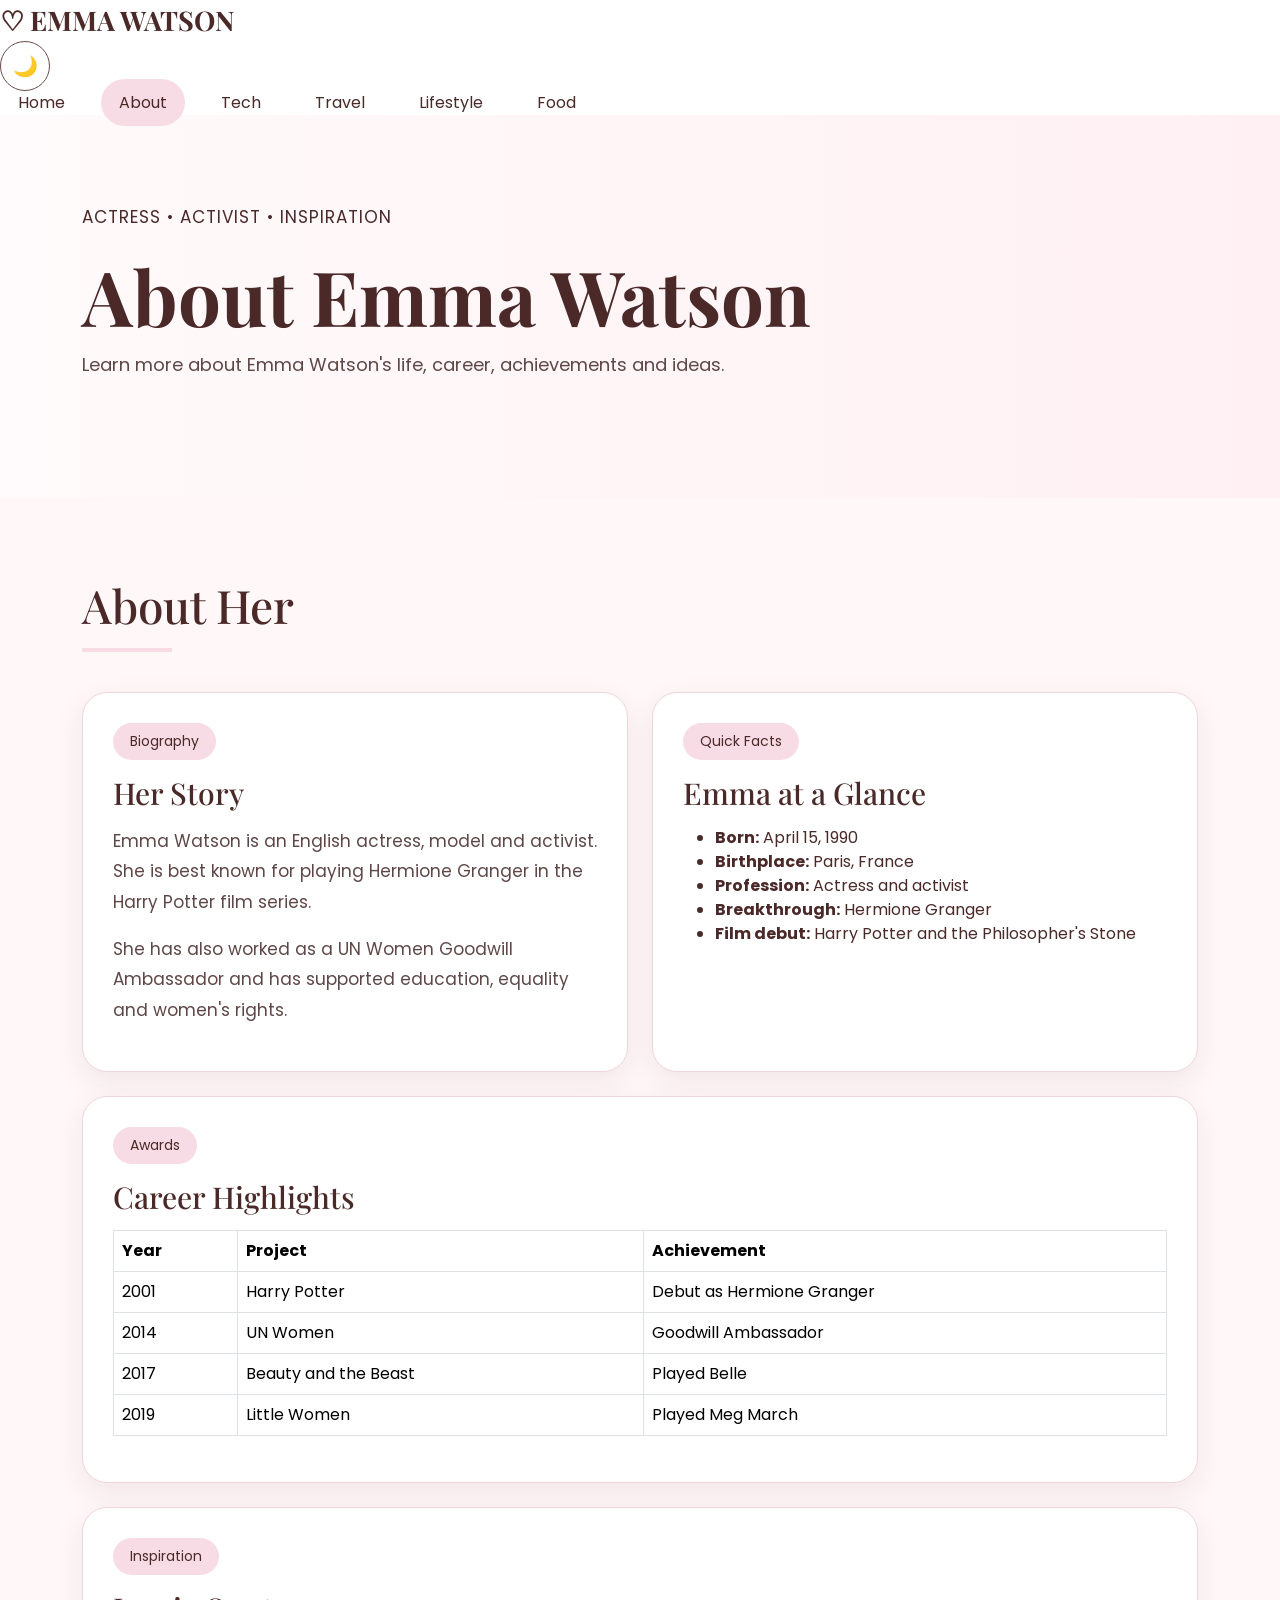
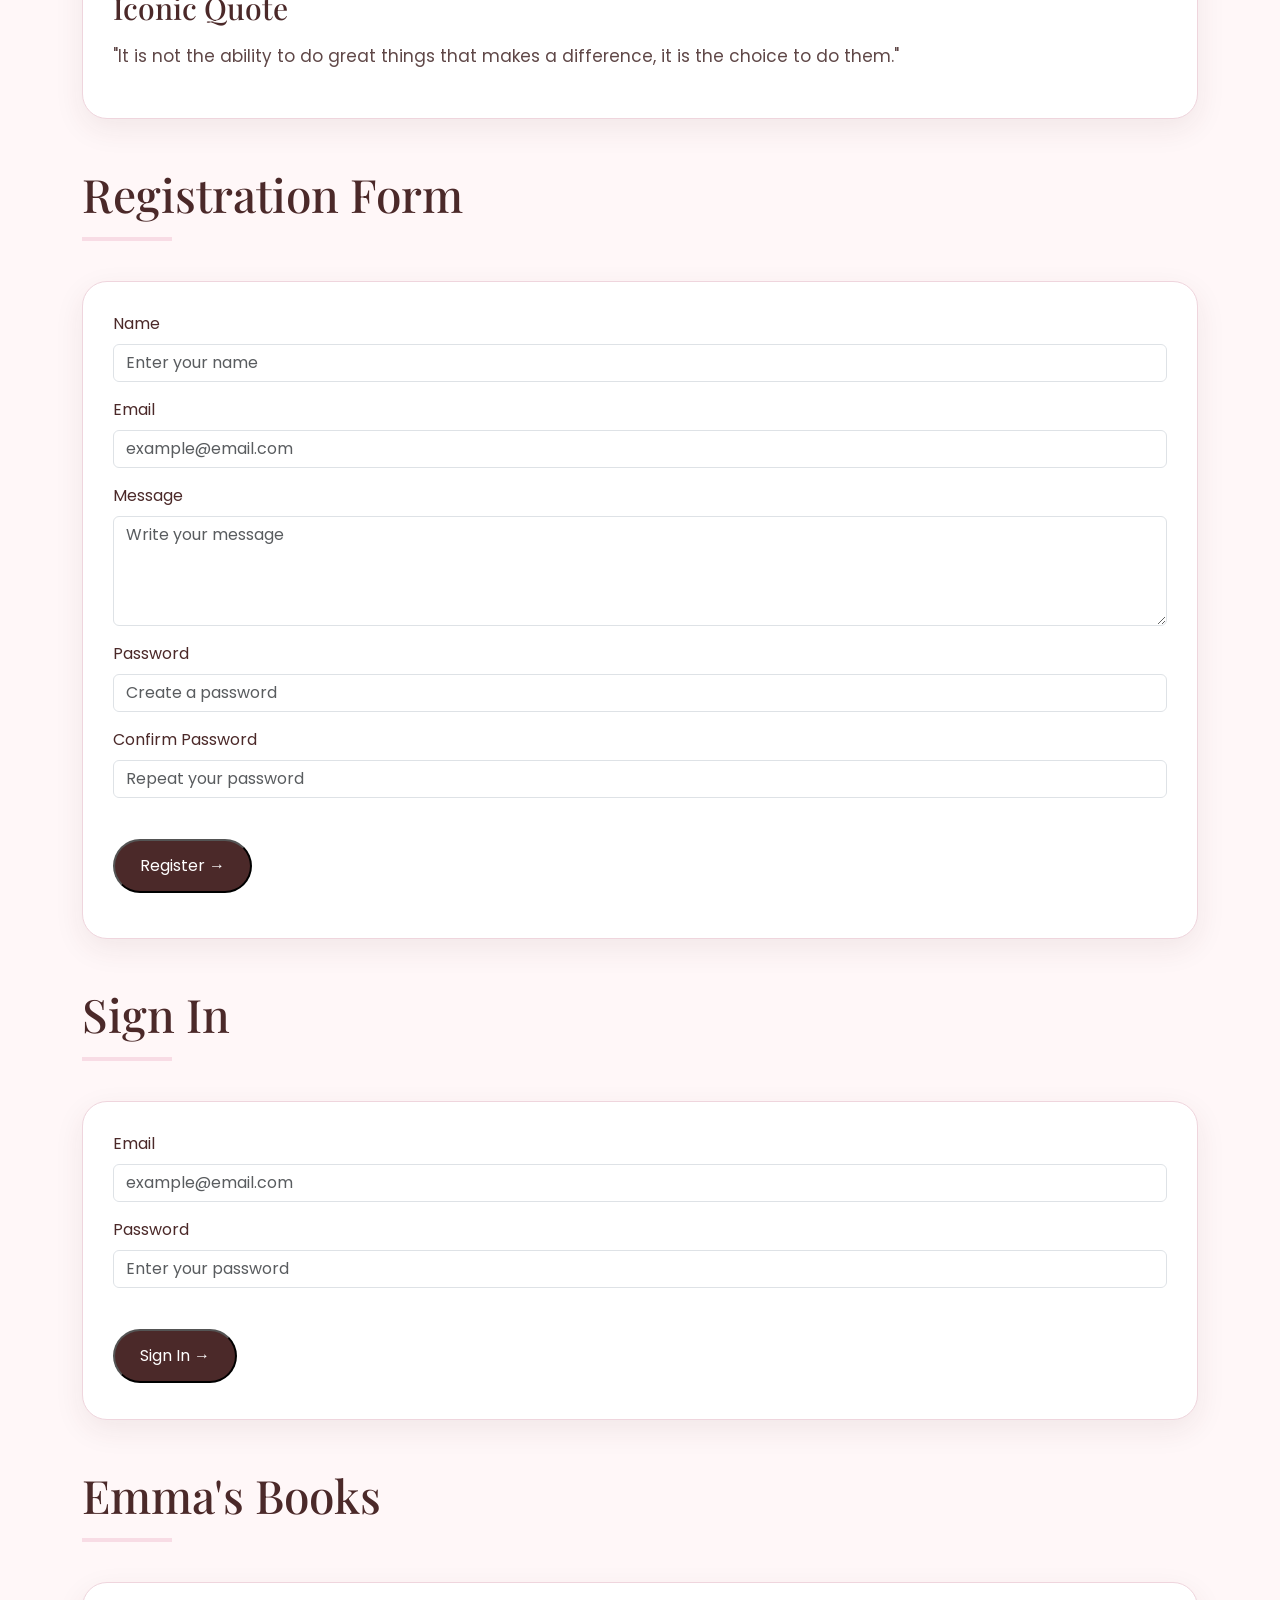
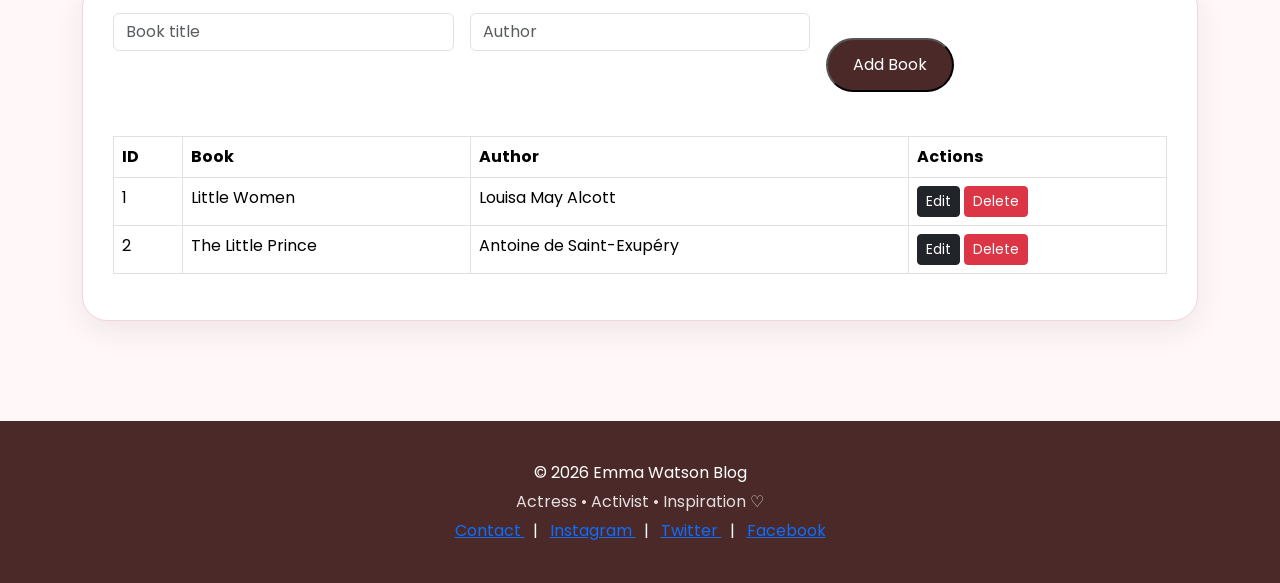
==== commit 66544833: "Update aboutme.html" ====
--- a/aboutme.html
+++ b/aboutme.html
@@ -27,11 +27,13 @@
         ♡ EMMA WATSON
     </div>
 
-    <button id="themeToggle" type="button">🌙</button>
+    <button id="themeToggle" type="button">
+        🌙
+    </button>
 
     <ul>
         <li><a href="index.html">Home</a></li>
-        <li><a href="aboutme.html">About</a></li>
+        <li><a href="aboutme.html" class="active">About</a></li>
         <li><a href="tech.html">Tech</a></li>
         <li><a href="travel.html">Travel</a></li>
         <li><a href="lifestyle.html">Lifestyle</a></li>
@@ -253,7 +255,8 @@
                            placeholder="Enter your name"
                            required>
 
-                    <div id="nameError" class="error-message"></div>
+                    <div id="nameError"
+                         class="error-message"></div>
 
                 </div>
 
@@ -270,7 +273,8 @@
                            placeholder="example@email.com"
                            required>
 
-                    <div id="emailError" class="error-message"></div>
+                    <div id="emailError"
+                         class="error-message"></div>
 
                 </div>
 
@@ -287,7 +291,8 @@
                               placeholder="Write your message"
                               required></textarea>
 
-                    <div id="messageError" class="error-message"></div>
+                    <div id="messageError"
+                         class="error-message"></div>
 
                 </div>
 
@@ -306,14 +311,16 @@
 
                     <div id="passwordStrength"></div>
 
-                    <div id="passwordError" class="error-message"></div>
-
-                </div>
-
-
-                <div class="mb-3">
-
-                    <label for="confirmPassword" class="form-label">
+                    <div id="passwordError"
+                         class="error-message"></div>
+
+                </div>
+
+
+                <div class="mb-3">
+
+                    <label for="confirmPassword"
+                           class="form-label">
                         Confirm Password
                     </label>
 
@@ -323,18 +330,112 @@
                            placeholder="Repeat your password"
                            required>
 
-                    <div id="confirmPasswordError" class="error-message"></div>
-
-                </div>
-
-
-                <button type="submit" class="hero-button">
+                    <div id="confirmPasswordError"
+                         class="error-message"></div>
+
+                </div>
+
+
+                <button type="submit"
+                        class="hero-button">
                     Register →
                 </button>
 
-                <div id="formSuccess" class="success-message"></div>
+                <div id="formSuccess"
+                     class="success-message"></div>
 
             </form>
+
+        </div>
+
+    </div>
+
+
+    <div class="section-heading mt-5">
+
+        <h2>
+            Sign In
+        </h2>
+
+        <div class="heading-line"></div>
+
+    </div>
+
+
+    <div class="emma-card">
+
+        <div class="emma-card-content">
+
+            <form id="signInForm" novalidate>
+
+                <div class="mb-3">
+
+                    <label for="signInEmail"
+                           class="form-label">
+                        Email
+                    </label>
+
+                    <input type="email"
+                           id="signInEmail"
+                           class="form-control"
+                           placeholder="example@email.com"
+                           required>
+
+                    <div id="signInEmailError"
+                         class="error-message"></div>
+
+                </div>
+
+
+                <div class="mb-3">
+
+                    <label for="signInPassword"
+                           class="form-label">
+                        Password
+                    </label>
+
+                    <input type="password"
+                           id="signInPassword"
+                           class="form-control"
+                           placeholder="Enter your password"
+                           required>
+
+                    <div id="signInPasswordError"
+                         class="error-message"></div>
+
+                </div>
+
+
+                <button type="submit"
+                        class="hero-button">
+                    Sign In →
+                </button>
+
+                <div id="signInError"
+                     class="error-message"></div>
+
+            </form>
+
+
+            <div id="signedInUser"
+                 style="display: none;">
+
+                <h3>
+                    Welcome back!
+                </h3>
+
+                <p>
+                    You are signed in as
+                    <strong id="userEmail"></strong>
+                </p>
+
+                <button id="signOutButton"
+                        type="button"
+                        class="hero-button">
+                    Sign Out
+                </button>
+
+            </div>
 
         </div>
 
@@ -396,7 +497,8 @@
 
             <div class="table-responsive mt-4">
 
-                <table class="table table-bordered" id="booksTable">
+                <table class="table table-bordered"
+                       id="booksTable">
 
                     <thead>
                         <tr>
@@ -407,9 +509,7 @@
                         </tr>
                     </thead>
 
-                    <tbody id="booksBody">
-
-                    </tbody>
+                    <tbody id="booksBody"></tbody>
 
                 </table>
 
@@ -457,9 +557,7 @@
 
 
 <script src="https://code.jquery.com/jquery-3.7.1.min.js"></script>
-
 <script src="bootstrap-5.3.8-dist/js/bootstrap.bundle.min.js"></script>
-
 <script src="js/script.js"></script>
 
 </body>
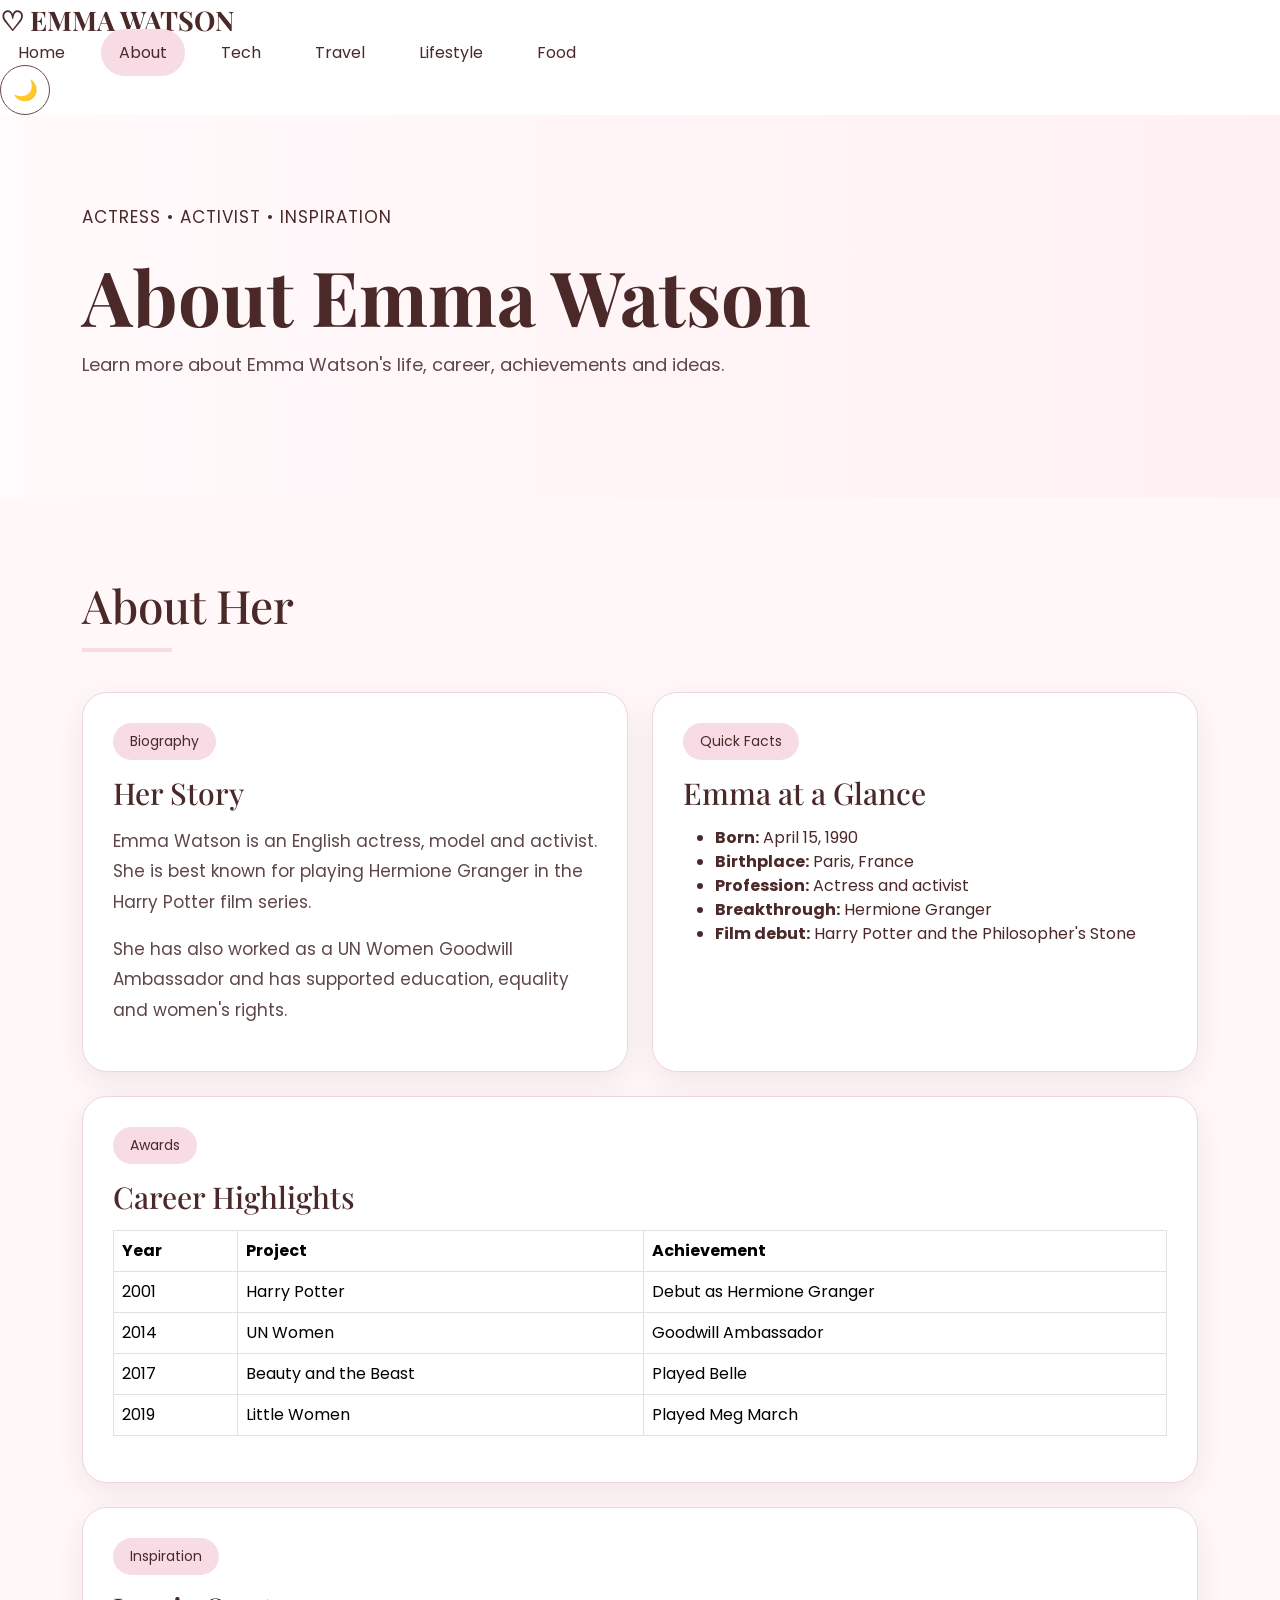
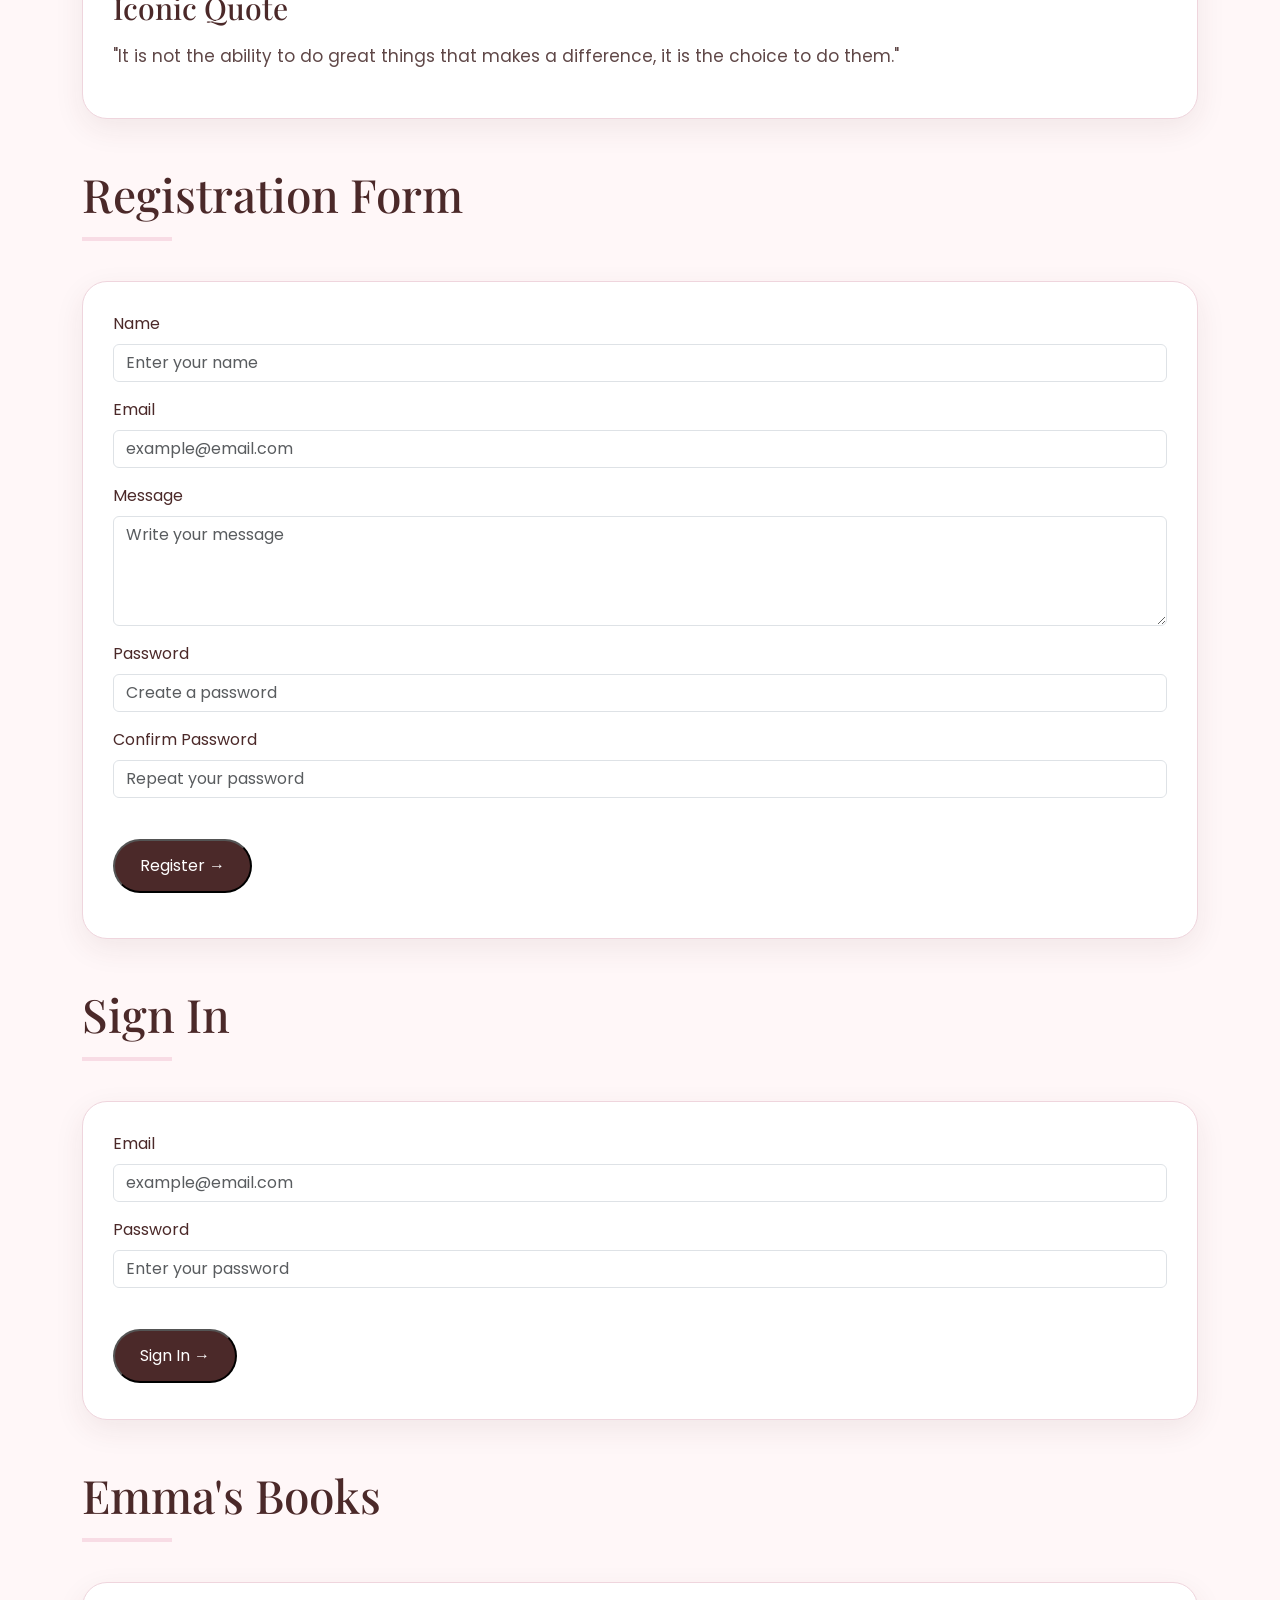
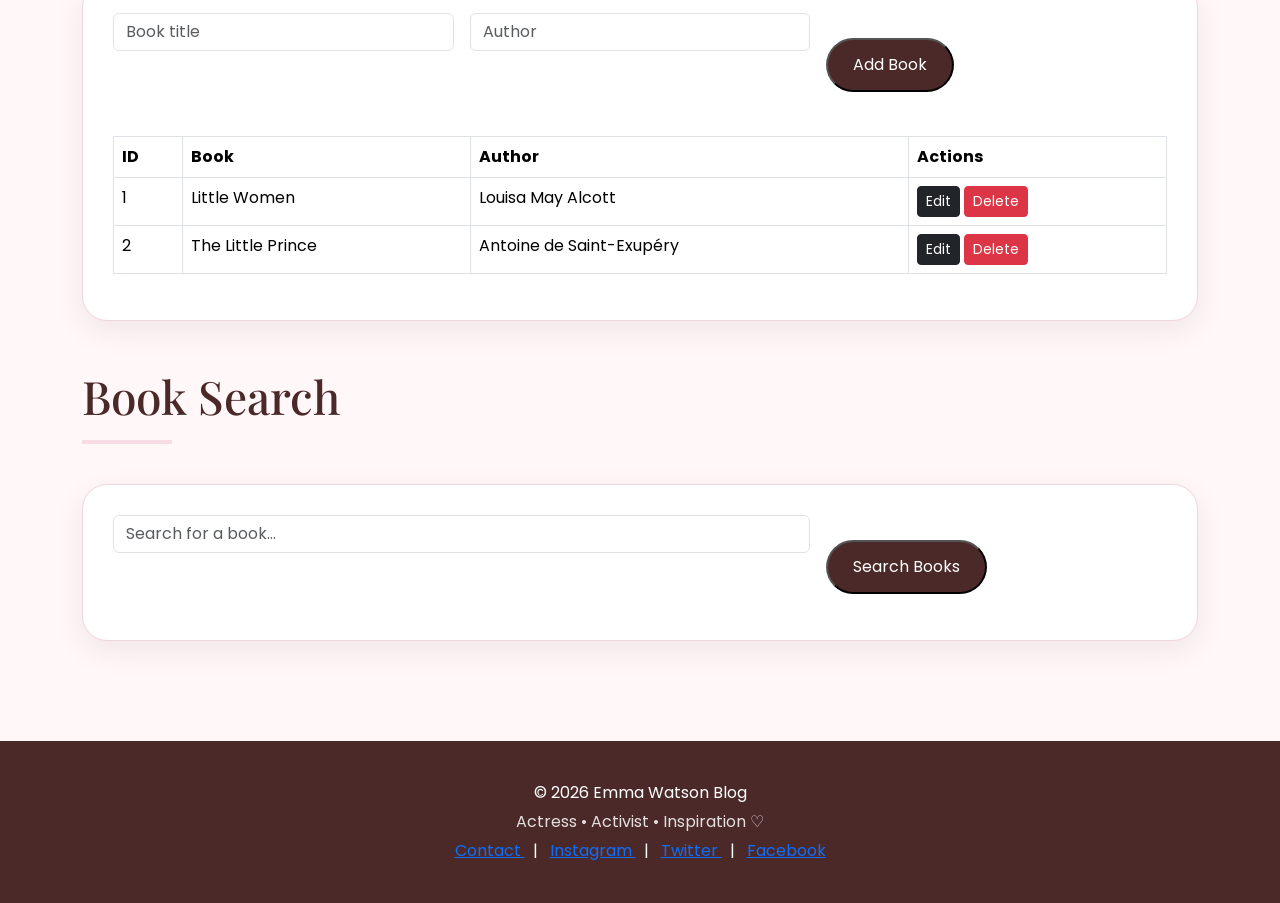
==== commit d5b96dd6: "Update aboutme.html" ====
--- a/aboutme.html
+++ b/aboutme.html
@@ -21,544 +21,599 @@
 
 <body>
 
-<nav class="main-nav">
-
-    <div class="logo">
-        ♡ EMMA WATSON
-    </div>
-
-    <button id="themeToggle" type="button">
-        🌙
-    </button>
-
-    <ul>
-        <li><a href="index.html">Home</a></li>
-        <li><a href="aboutme.html" class="active">About</a></li>
-        <li><a href="tech.html">Tech</a></li>
-        <li><a href="travel.html">Travel</a></li>
-        <li><a href="lifestyle.html">Lifestyle</a></li>
-        <li><a href="food.html">Food</a></li>
-    </ul>
-
-</nav>
-
-
-<header class="page-hero">
-
-    <div class="container">
-
-        <p class="hero-small">
-            ACTRESS • ACTIVIST • INSPIRATION
+    <nav class="main-nav">
+
+        <div class="logo">
+            ♡ EMMA WATSON
+        </div>
+
+        <ul>
+            <li><a href="index.html">Home</a></li>
+            <li><a href="aboutme.html" class="active">About</a></li>
+            <li><a href="tech.html">Tech</a></li>
+            <li><a href="travel.html">Travel</a></li>
+            <li><a href="lifestyle.html">Lifestyle</a></li>
+            <li><a href="food.html">Food</a></li>
+        </ul>
+
+        <button id="themeToggle" type="button">🌙</button>
+
+    </nav>
+
+
+    <header class="page-hero">
+
+        <div class="container">
+
+            <p class="hero-small">
+                ACTRESS • ACTIVIST • INSPIRATION
+            </p>
+
+            <h1>
+                About Emma Watson
+            </h1>
+
+            <p class="hero-description">
+                Learn more about Emma Watson's life, career, achievements and ideas.
+            </p>
+
+        </div>
+
+    </header>
+
+
+    <main class="container content-section">
+
+        <div class="section-heading">
+            <h2>About Her</h2>
+            <div class="heading-line"></div>
+        </div>
+
+
+        <div class="row g-4">
+
+            <div class="col-12 col-md-6">
+
+                <article class="emma-card">
+
+                    <div class="emma-card-content">
+
+                        <span class="emma-tag">
+                            Biography
+                        </span>
+
+                        <h3>
+                            Her Story
+                        </h3>
+
+                        <p>
+                            Emma Watson is an English actress, model and activist.
+                            She is best known for playing Hermione Granger in the
+                            Harry Potter film series.
+                        </p>
+
+                        <p>
+                            She has also worked as a UN Women Goodwill Ambassador
+                            and has supported education, equality and women's rights.
+                        </p>
+
+                    </div>
+
+                </article>
+
+            </div>
+
+
+            <div class="col-12 col-md-6">
+
+                <article class="emma-card">
+
+                    <div class="emma-card-content">
+
+                        <span class="emma-tag">
+                            Quick Facts
+                        </span>
+
+                        <h3>
+                            Emma at a Glance
+                        </h3>
+
+                        <ul>
+                            <li><strong>Born:</strong> April 15, 1990</li>
+                            <li><strong>Birthplace:</strong> Paris, France</li>
+                            <li><strong>Profession:</strong> Actress and activist</li>
+                            <li><strong>Breakthrough:</strong> Hermione Granger</li>
+                            <li><strong>Film debut:</strong> Harry Potter and the Philosopher's Stone</li>
+                        </ul>
+
+                    </div>
+
+                </article>
+
+            </div>
+
+
+            <div class="col-12">
+
+                <article class="emma-card">
+
+                    <div class="emma-card-content">
+
+                        <span class="emma-tag">
+                            Awards
+                        </span>
+
+                        <h3>
+                            Career Highlights
+                        </h3>
+
+                        <div class="table-responsive">
+
+                            <table class="table table-bordered">
+
+                                <thead>
+                                    <tr>
+                                        <th>Year</th>
+                                        <th>Project</th>
+                                        <th>Achievement</th>
+                                    </tr>
+                                </thead>
+
+                                <tbody>
+
+                                    <tr>
+                                        <td>2001</td>
+                                        <td>Harry Potter</td>
+                                        <td>Debut as Hermione Granger</td>
+                                    </tr>
+
+                                    <tr>
+                                        <td>2014</td>
+                                        <td>UN Women</td>
+                                        <td>Goodwill Ambassador</td>
+                                    </tr>
+
+                                    <tr>
+                                        <td>2017</td>
+                                        <td>Beauty and the Beast</td>
+                                        <td>Played Belle</td>
+                                    </tr>
+
+                                    <tr>
+                                        <td>2019</td>
+                                        <td>Little Women</td>
+                                        <td>Played Meg March</td>
+                                    </tr>
+
+                                </tbody>
+
+                            </table>
+
+                        </div>
+
+                    </div>
+
+                </article>
+
+            </div>
+
+
+            <div class="col-12">
+
+                <article class="emma-card">
+
+                    <div class="emma-card-content">
+
+                        <span class="emma-tag">
+                            Inspiration
+                        </span>
+
+                        <h3>
+                            Iconic Quote
+                        </h3>
+
+                        <p class="quote">
+                            "It is not the ability to do great things that makes
+                            a difference, it is the choice to do them."
+                        </p>
+
+                    </div>
+
+                </article>
+
+            </div>
+
+        </div>
+
+
+        <div class="section-heading mt-5">
+
+            <h2>
+                Registration Form
+            </h2>
+
+            <div class="heading-line"></div>
+
+        </div>
+
+
+        <div class="emma-card">
+
+            <div class="emma-card-content">
+
+                <form id="registrationForm" novalidate>
+
+                    <div class="mb-3">
+
+                        <label for="name" class="form-label">
+                            Name
+                        </label>
+
+                        <input type="text"
+                               id="name"
+                               class="form-control"
+                               placeholder="Enter your name"
+                               required>
+
+                        <div id="nameError" class="error-message"></div>
+
+                    </div>
+
+
+                    <div class="mb-3">
+
+                        <label for="email" class="form-label">
+                            Email
+                        </label>
+
+                        <input type="email"
+                               id="email"
+                               class="form-control"
+                               placeholder="example@email.com"
+                               required>
+
+                        <div id="emailError" class="error-message"></div>
+
+                    </div>
+
+
+                    <div class="mb-3">
+
+                        <label for="message" class="form-label">
+                            Message
+                        </label>
+
+                        <textarea id="message"
+                                  class="form-control"
+                                  rows="4"
+                                  placeholder="Write your message"
+                                  required></textarea>
+
+                        <div id="messageError" class="error-message"></div>
+
+                    </div>
+
+
+                    <div class="mb-3">
+
+                        <label for="password" class="form-label">
+                            Password
+                        </label>
+
+                        <input type="password"
+                               id="password"
+                               class="form-control"
+                               placeholder="Create a password"
+                               required>
+
+                        <div id="passwordStrength"></div>
+
+                        <div id="passwordError" class="error-message"></div>
+
+                    </div>
+
+
+                    <div class="mb-3">
+
+                        <label for="confirmPassword" class="form-label">
+                            Confirm Password
+                        </label>
+
+                        <input type="password"
+                               id="confirmPassword"
+                               class="form-control"
+                               placeholder="Repeat your password"
+                               required>
+
+                        <div id="confirmPasswordError" class="error-message"></div>
+
+                    </div>
+
+
+                    <button type="submit" class="hero-button">
+                        Register →
+                    </button>
+
+                    <div id="formSuccess" class="success-message"></div>
+
+                </form>
+
+            </div>
+
+        </div>
+
+
+        <div class="section-heading mt-5">
+
+            <h2>
+                Sign In
+            </h2>
+
+            <div class="heading-line"></div>
+
+        </div>
+
+
+        <div class="emma-card">
+
+            <div class="emma-card-content">
+
+                <form id="signInForm" novalidate>
+
+                    <div class="mb-3">
+
+                        <label for="signInEmail" class="form-label">
+                            Email
+                        </label>
+
+                        <input type="email"
+                               id="signInEmail"
+                               class="form-control"
+                               placeholder="example@email.com"
+                               required>
+
+                        <div id="signInEmailError"
+                             class="error-message"></div>
+
+                    </div>
+
+
+                    <div class="mb-3">
+
+                        <label for="signInPassword" class="form-label">
+                            Password
+                        </label>
+
+                        <input type="password"
+                               id="signInPassword"
+                               class="form-control"
+                               placeholder="Enter your password"
+                               required>
+
+                        <div id="signInPasswordError"
+                             class="error-message"></div>
+
+                    </div>
+
+
+                    <button type="submit" class="hero-button">
+                        Sign In →
+                    </button>
+
+                    <div id="signInError"
+                         class="error-message"></div>
+
+                </form>
+
+
+                <div id="signedInUser" style="display: none;">
+
+                    <h3>
+                        Welcome back!
+                    </h3>
+
+                    <p>
+                        You are signed in as
+                        <strong id="userEmail"></strong>
+                    </p>
+
+                    <button id="signOutButton"
+                            type="button"
+                            class="hero-button">
+                        Sign Out
+                    </button>
+
+                </div>
+
+            </div>
+
+        </div>
+
+
+        <div class="section-heading mt-5">
+
+            <h2>
+                Emma's Books
+            </h2>
+
+            <div class="heading-line"></div>
+
+        </div>
+
+
+        <div class="emma-card">
+
+            <div class="emma-card-content">
+
+                <form id="bookForm">
+
+                    <div class="row g-3">
+
+                        <div class="col-md-4">
+
+                            <input type="text"
+                                   id="bookTitle"
+                                   class="form-control"
+                                   placeholder="Book title"
+                                   required>
+
+                        </div>
+
+
+                        <div class="col-md-4">
+
+                            <input type="text"
+                                   id="bookAuthor"
+                                   class="form-control"
+                                   placeholder="Author"
+                                   required>
+
+                        </div>
+
+
+                        <div class="col-md-4">
+
+                            <button type="submit"
+                                    class="hero-button">
+                                Add Book
+                            </button>
+
+                        </div>
+
+                    </div>
+
+                </form>
+
+
+                <div class="table-responsive mt-4">
+
+                    <table class="table table-bordered"
+                           id="booksTable">
+
+                        <thead>
+
+                            <tr>
+                                <th>ID</th>
+                                <th>Book</th>
+                                <th>Author</th>
+                                <th>Actions</th>
+                            </tr>
+
+                        </thead>
+
+                        <tbody id="booksBody">
+
+                        </tbody>
+
+                    </table>
+
+                </div>
+
+            </div>
+
+        </div>
+
+
+        <div class="section-heading mt-5">
+
+            <h2>
+                Book Search
+            </h2>
+
+            <div class="heading-line"></div>
+
+        </div>
+
+
+        <div class="emma-card">
+
+            <div class="emma-card-content">
+
+                <div class="row g-3">
+
+                    <div class="col-md-8">
+
+                        <input type="text"
+                               id="apiSearch"
+                               class="form-control"
+                               placeholder="Search for a book...">
+
+                    </div>
+
+
+                    <div class="col-md-4">
+
+                        <button id="apiSearchButton"
+                                type="button"
+                                class="hero-button">
+                            Search Books
+                        </button>
+
+                    </div>
+
+                </div>
+
+
+                <div id="apiStatus"
+                     class="mt-3">
+                </div>
+
+
+                <div id="apiResults"
+                     class="row g-4 mt-2">
+                </div>
+
+            </div>
+
+        </div>
+
+    </main>
+
+
+    <footer class="site-footer">
+
+        <p>
+            © 2026 Emma Watson Blog
         </p>
 
-        <h1>
-            About Emma Watson
-        </h1>
-
-        <p class="hero-description">
-            Learn more about Emma Watson's life, career, achievements and ideas.
+        <p class="footer-small">
+            Actress • Activist • Inspiration ♡
         </p>
 
-    </div>
-
-</header>
-
-
-<main class="container content-section">
-
-    <div class="section-heading">
-        <h2>About Her</h2>
-        <div class="heading-line"></div>
-    </div>
-
-
-    <div class="row g-4">
-
-        <div class="col-12 col-md-6">
-
-            <article class="emma-card">
-
-                <div class="emma-card-content">
-
-                    <span class="emma-tag">
-                        Biography
-                    </span>
-
-                    <h3>
-                        Her Story
-                    </h3>
-
-                    <p>
-                        Emma Watson is an English actress, model and activist.
-                        She is best known for playing Hermione Granger in the
-                        Harry Potter film series.
-                    </p>
-
-                    <p>
-                        She has also worked as a UN Women Goodwill Ambassador
-                        and has supported education, equality and women's rights.
-                    </p>
-
-                </div>
-
-            </article>
-
-        </div>
-
-
-        <div class="col-12 col-md-6">
-
-            <article class="emma-card">
-
-                <div class="emma-card-content">
-
-                    <span class="emma-tag">
-                        Quick Facts
-                    </span>
-
-                    <h3>
-                        Emma at a Glance
-                    </h3>
-
-                    <ul>
-                        <li><strong>Born:</strong> April 15, 1990</li>
-                        <li><strong>Birthplace:</strong> Paris, France</li>
-                        <li><strong>Profession:</strong> Actress and activist</li>
-                        <li><strong>Breakthrough:</strong> Hermione Granger</li>
-                        <li><strong>Film debut:</strong> Harry Potter and the Philosopher's Stone</li>
-                    </ul>
-
-                </div>
-
-            </article>
-
-        </div>
-
-
-        <div class="col-12">
-
-            <article class="emma-card">
-
-                <div class="emma-card-content">
-
-                    <span class="emma-tag">
-                        Awards
-                    </span>
-
-                    <h3>
-                        Career Highlights
-                    </h3>
-
-                    <div class="table-responsive">
-
-                        <table class="table table-bordered">
-
-                            <thead>
-                                <tr>
-                                    <th>Year</th>
-                                    <th>Project</th>
-                                    <th>Achievement</th>
-                                </tr>
-                            </thead>
-
-                            <tbody>
-                                <tr>
-                                    <td>2001</td>
-                                    <td>Harry Potter</td>
-                                    <td>Debut as Hermione Granger</td>
-                                </tr>
-
-                                <tr>
-                                    <td>2014</td>
-                                    <td>UN Women</td>
-                                    <td>Goodwill Ambassador</td>
-                                </tr>
-
-                                <tr>
-                                    <td>2017</td>
-                                    <td>Beauty and the Beast</td>
-                                    <td>Played Belle</td>
-                                </tr>
-
-                                <tr>
-                                    <td>2019</td>
-                                    <td>Little Women</td>
-                                    <td>Played Meg March</td>
-                                </tr>
-                            </tbody>
-
-                        </table>
-
-                    </div>
-
-                </div>
-
-            </article>
-
-        </div>
-
-
-        <div class="col-12">
-
-            <article class="emma-card">
-
-                <div class="emma-card-content">
-
-                    <span class="emma-tag">
-                        Inspiration
-                    </span>
-
-                    <h3>
-                        Iconic Quote
-                    </h3>
-
-                    <p class="quote">
-                        "It is not the ability to do great things that makes
-                        a difference, it is the choice to do them."
-                    </p>
-
-                </div>
-
-            </article>
-
-        </div>
-
-    </div>
-
-
-    <div class="section-heading mt-5">
-
-        <h2>
-            Registration Form
-        </h2>
-
-        <div class="heading-line"></div>
-
-    </div>
-
-
-    <div class="emma-card">
-
-        <div class="emma-card-content">
-
-            <form id="registrationForm" novalidate>
-
-                <div class="mb-3">
-
-                    <label for="name" class="form-label">
-                        Name
-                    </label>
-
-                    <input type="text"
-                           id="name"
-                           class="form-control"
-                           placeholder="Enter your name"
-                           required>
-
-                    <div id="nameError"
-                         class="error-message"></div>
-
-                </div>
-
-
-                <div class="mb-3">
-
-                    <label for="email" class="form-label">
-                        Email
-                    </label>
-
-                    <input type="email"
-                           id="email"
-                           class="form-control"
-                           placeholder="example@email.com"
-                           required>
-
-                    <div id="emailError"
-                         class="error-message"></div>
-
-                </div>
-
-
-                <div class="mb-3">
-
-                    <label for="message" class="form-label">
-                        Message
-                    </label>
-
-                    <textarea id="message"
-                              class="form-control"
-                              rows="4"
-                              placeholder="Write your message"
-                              required></textarea>
-
-                    <div id="messageError"
-                         class="error-message"></div>
-
-                </div>
-
-
-                <div class="mb-3">
-
-                    <label for="password" class="form-label">
-                        Password
-                    </label>
-
-                    <input type="password"
-                           id="password"
-                           class="form-control"
-                           placeholder="Create a password"
-                           required>
-
-                    <div id="passwordStrength"></div>
-
-                    <div id="passwordError"
-                         class="error-message"></div>
-
-                </div>
-
-
-                <div class="mb-3">
-
-                    <label for="confirmPassword"
-                           class="form-label">
-                        Confirm Password
-                    </label>
-
-                    <input type="password"
-                           id="confirmPassword"
-                           class="form-control"
-                           placeholder="Repeat your password"
-                           required>
-
-                    <div id="confirmPasswordError"
-                         class="error-message"></div>
-
-                </div>
-
-
-                <button type="submit"
-                        class="hero-button">
-                    Register →
-                </button>
-
-                <div id="formSuccess"
-                     class="success-message"></div>
-
-            </form>
-
-        </div>
-
-    </div>
-
-
-    <div class="section-heading mt-5">
-
-        <h2>
-            Sign In
-        </h2>
-
-        <div class="heading-line"></div>
-
-    </div>
-
-
-    <div class="emma-card">
-
-        <div class="emma-card-content">
-
-            <form id="signInForm" novalidate>
-
-                <div class="mb-3">
-
-                    <label for="signInEmail"
-                           class="form-label">
-                        Email
-                    </label>
-
-                    <input type="email"
-                           id="signInEmail"
-                           class="form-control"
-                           placeholder="example@email.com"
-                           required>
-
-                    <div id="signInEmailError"
-                         class="error-message"></div>
-
-                </div>
-
-
-                <div class="mb-3">
-
-                    <label for="signInPassword"
-                           class="form-label">
-                        Password
-                    </label>
-
-                    <input type="password"
-                           id="signInPassword"
-                           class="form-control"
-                           placeholder="Enter your password"
-                           required>
-
-                    <div id="signInPasswordError"
-                         class="error-message"></div>
-
-                </div>
-
-
-                <button type="submit"
-                        class="hero-button">
-                    Sign In →
-                </button>
-
-                <div id="signInError"
-                     class="error-message"></div>
-
-            </form>
-
-
-            <div id="signedInUser"
-                 style="display: none;">
-
-                <h3>
-                    Welcome back!
-                </h3>
-
-                <p>
-                    You are signed in as
-                    <strong id="userEmail"></strong>
-                </p>
-
-                <button id="signOutButton"
-                        type="button"
-                        class="hero-button">
-                    Sign Out
-                </button>
-
-            </div>
-
-        </div>
-
-    </div>
-
-
-    <div class="section-heading mt-5">
-
-        <h2>
-            Emma's Books
-        </h2>
-
-        <div class="heading-line"></div>
-
-    </div>
-
-
-    <div class="emma-card">
-
-        <div class="emma-card-content">
-
-            <form id="bookForm">
-
-                <div class="row g-3">
-
-                    <div class="col-md-4">
-
-                        <input type="text"
-                               id="bookTitle"
-                               class="form-control"
-                               placeholder="Book title"
-                               required>
-
-                    </div>
-
-                    <div class="col-md-4">
-
-                        <input type="text"
-                               id="bookAuthor"
-                               class="form-control"
-                               placeholder="Author"
-                               required>
-
-                    </div>
-
-                    <div class="col-md-4">
-
-                        <button type="submit"
-                                class="hero-button">
-                            Add Book
-                        </button>
-
-                    </div>
-
-                </div>
-
-            </form>
-
-
-            <div class="table-responsive mt-4">
-
-                <table class="table table-bordered"
-                       id="booksTable">
-
-                    <thead>
-                        <tr>
-                            <th>ID</th>
-                            <th>Book</th>
-                            <th>Author</th>
-                            <th>Actions</th>
-                        </tr>
-                    </thead>
-
-                    <tbody id="booksBody"></tbody>
-
-                </table>
-
-            </div>
-
-        </div>
-
-    </div>
-
-</main>
-
-
-<footer class="site-footer">
-
-    <p>
-        © 2026 Emma Watson Blog
-    </p>
-
-    <p class="footer-small">
-        Actress • Activist • Inspiration ♡
-    </p>
-
-    <p>
-        <a href="mailto:info@emmawatsonblog.com">
-            Contact
-        </a>
-        &nbsp; | &nbsp;
-
-        <a href="#">
-            Instagram
-        </a>
-        &nbsp; | &nbsp;
-
-        <a href="#">
-            Twitter
-        </a>
-        &nbsp; | &nbsp;
-
-        <a href="#">
-            Facebook
-        </a>
-    </p>
-
-</footer>
-
-
-<script src="https://code.jquery.com/jquery-3.7.1.min.js"></script>
-<script src="bootstrap-5.3.8-dist/js/bootstrap.bundle.min.js"></script>
-<script src="js/script.js"></script>
+        <p>
+
+            <a href="mailto:info@emmawatsonblog.com">
+                Contact
+            </a>
+
+            &nbsp; | &nbsp;
+
+            <a href="#">
+                Instagram
+            </a>
+
+            &nbsp; | &nbsp;
+
+            <a href="#">
+                Twitter
+            </a>
+
+            &nbsp; | &nbsp;
+
+            <a href="#">
+                Facebook
+            </a>
+
+        </p>
+
+    </footer>
+
+
+    <script src="https://code.jquery.com/jquery-3.7.1.min.js"></script>
+
+    <script src="bootstrap-5.3.8-dist/js/bootstrap.bundle.min.js"></script>
+
+    <script src="js/script.js"></script>
 
 </body>
 
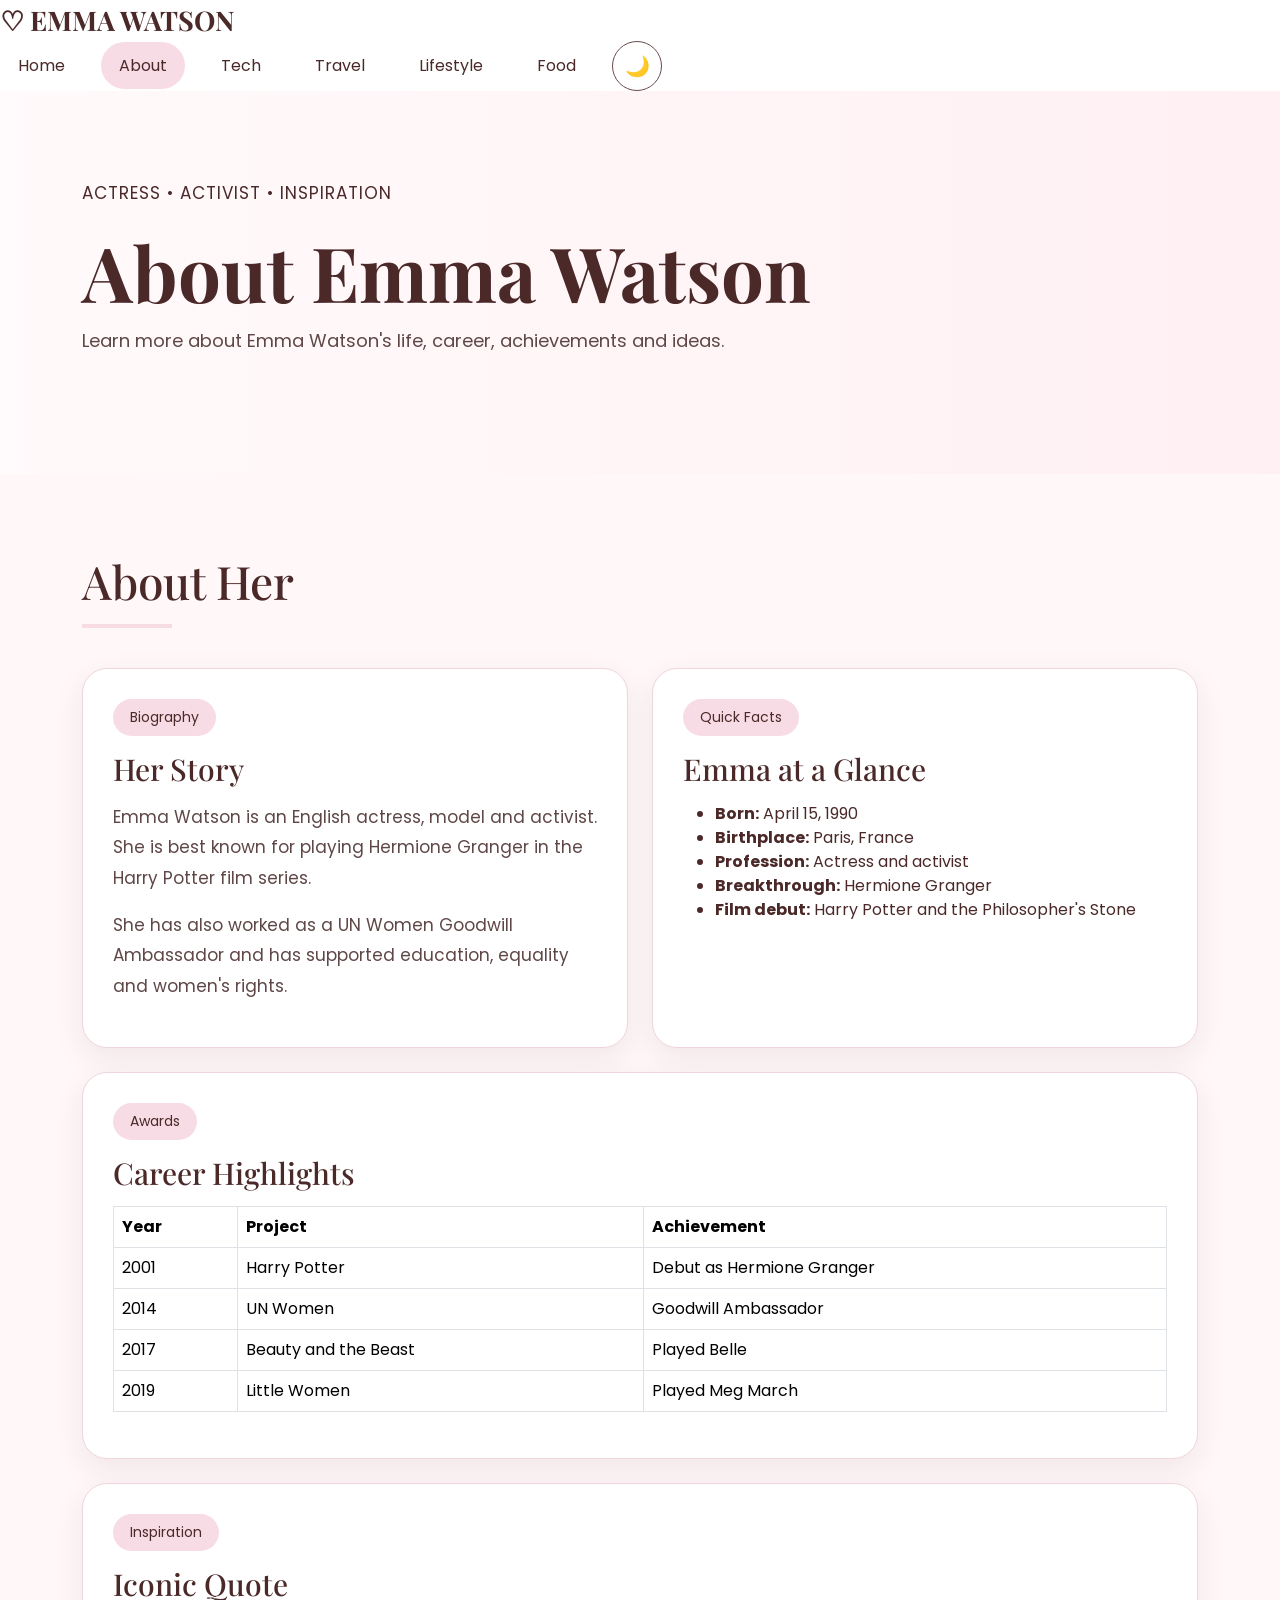
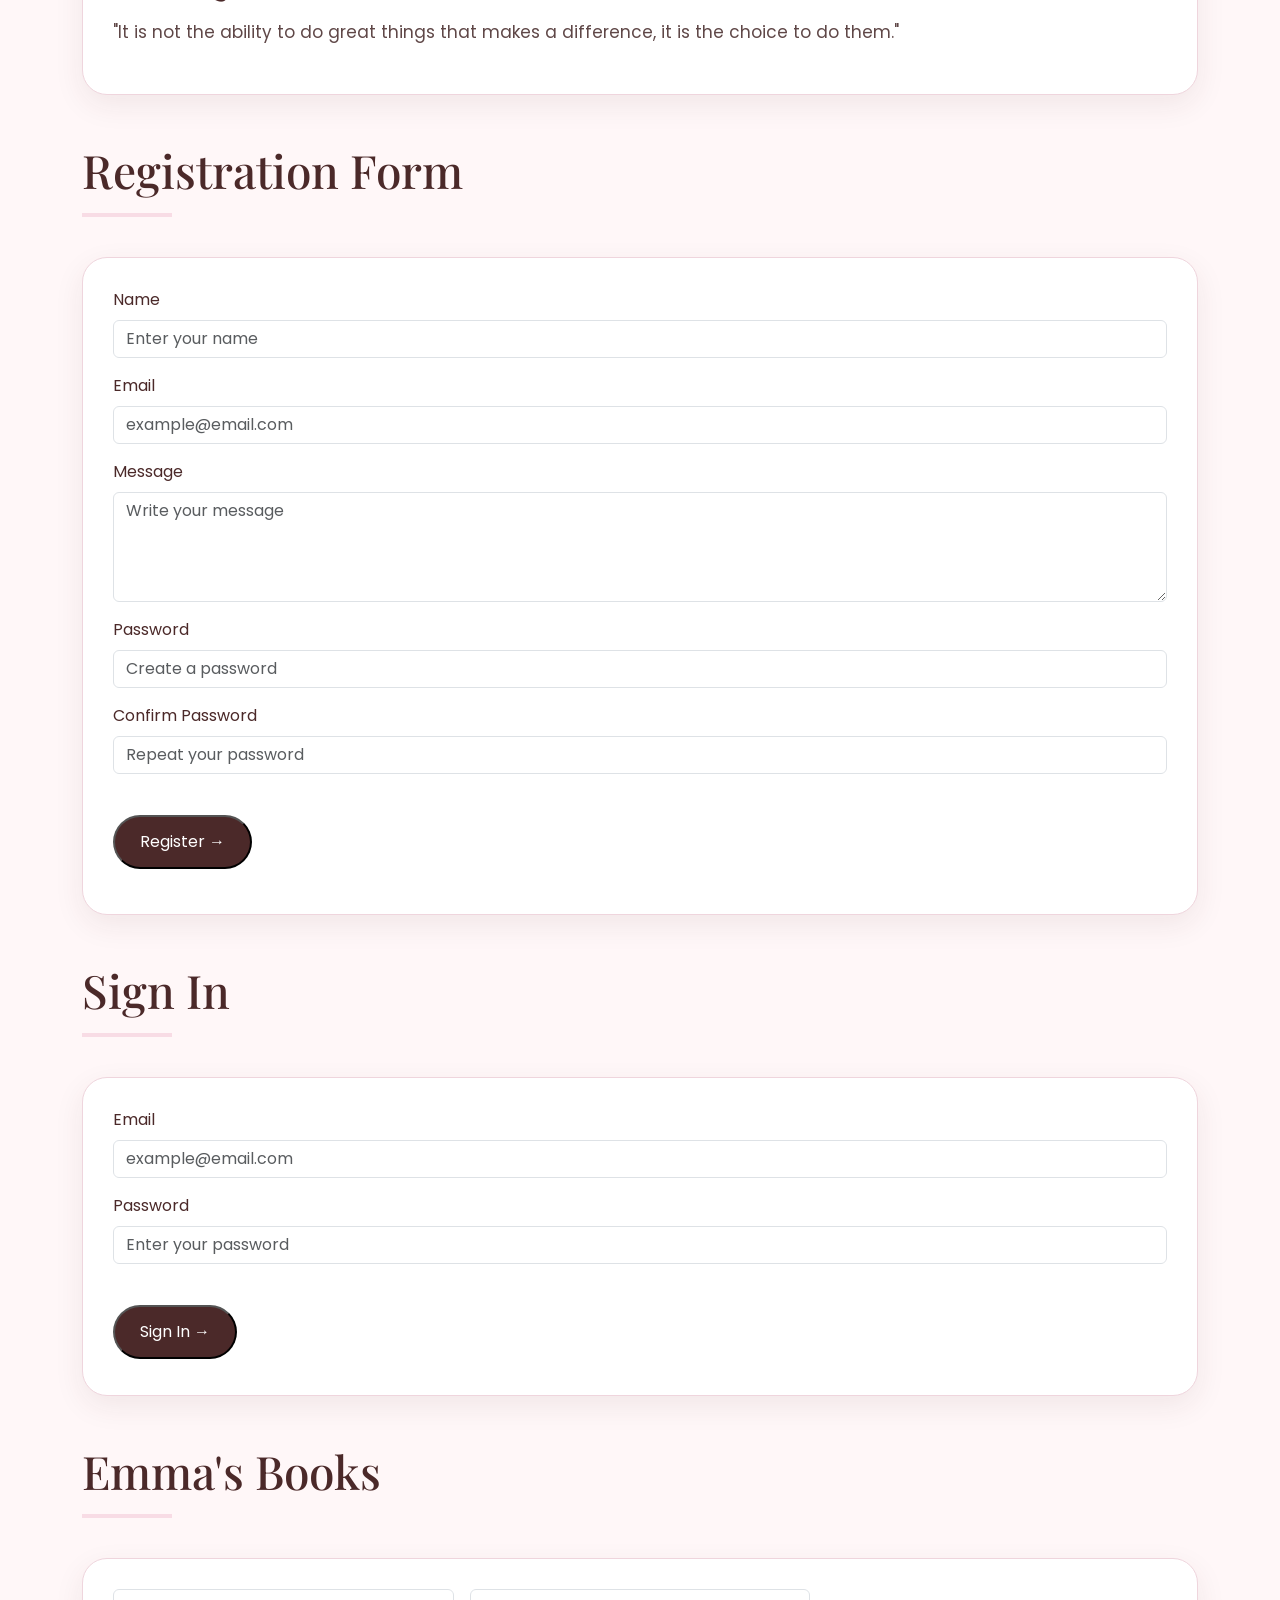
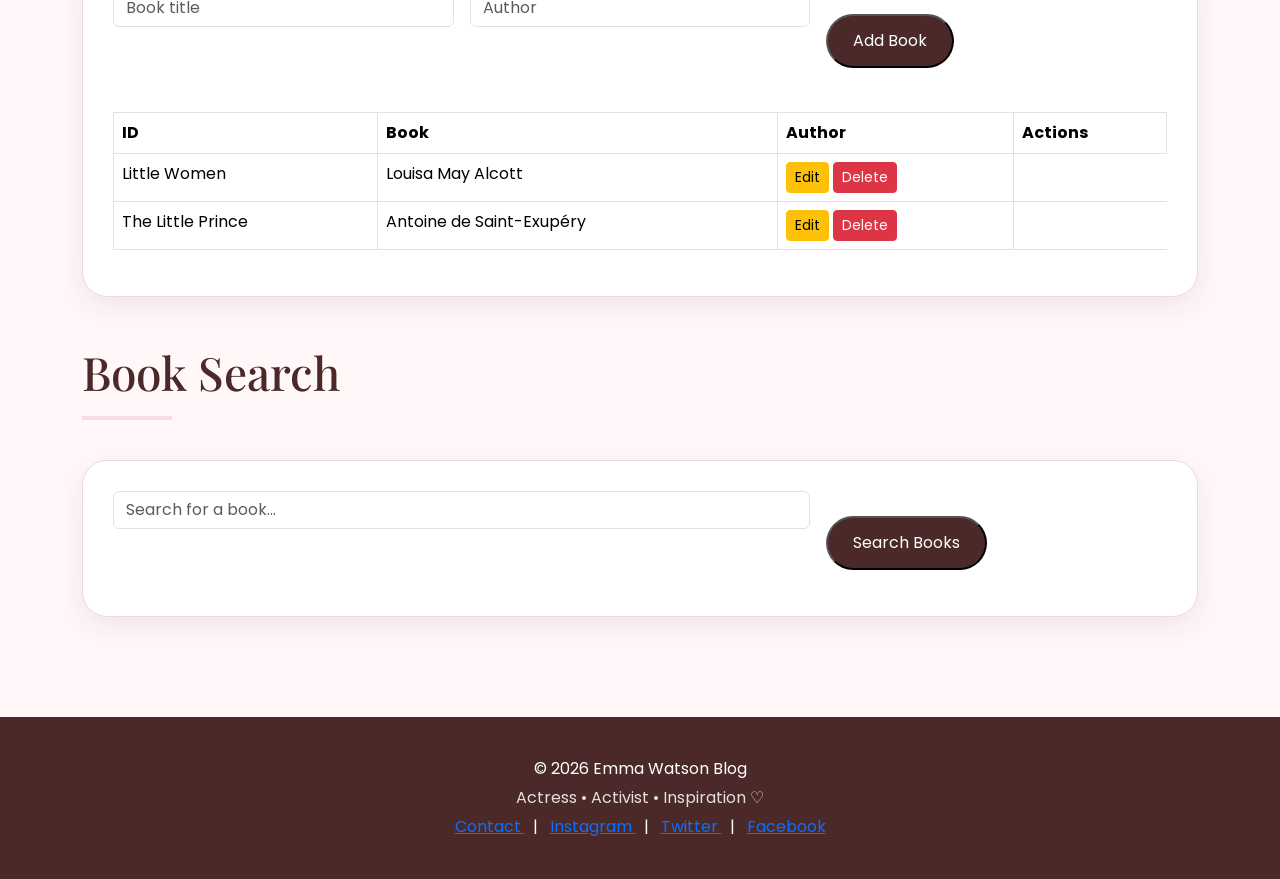
==== commit a26ea415: "Update aboutme.html" ====
--- a/aboutme.html
+++ b/aboutme.html
@@ -21,24 +21,25 @@
 
 <body>
 
-    <nav class="main-nav">
-
-        <div class="logo">
-            ♡ EMMA WATSON
-        </div>
-
-        <ul>
-            <li><a href="index.html">Home</a></li>
-            <li><a href="aboutme.html" class="active">About</a></li>
-            <li><a href="tech.html">Tech</a></li>
-            <li><a href="travel.html">Travel</a></li>
-            <li><a href="lifestyle.html">Lifestyle</a></li>
-            <li><a href="food.html">Food</a></li>
-        </ul>
-
-        <button id="themeToggle" type="button">🌙</button>
-
-    </nav>
+  <nav class="main-nav">
+
+    <div class="logo">
+        ♡ EMMA WATSON
+    </div>
+
+    <ul>
+        <li><a href="index.html">Home</a></li>
+        <li><a href="aboutme.html" class="active">About</a></li>
+        <li><a href="tech.html">Tech</a></li>
+        <li><a href="travel.html">Travel</a></li>
+        <li><a href="lifestyle.html">Lifestyle</a></li>
+        <li><a href="food.html">Food</a></li>
+        <li>
+            <button id="themeToggle" type="button">🌙</button>
+        </li>
+    </ul>
+
+</nav>
 
 
     <header class="page-hero">
--- a/style.css
+++ b/style.css
@@ -580,3 +580,50 @@
         height: 250px;
     }
 }
+
+
+/* FAQ */
+.faq-container {
+    max-width: 900px;
+    margin: 0 auto;
+}
+
+.faq-item {
+    margin-bottom: 15px;
+    border-radius: 15px;
+    overflow: hidden;
+    box-shadow: 0 4px 15px rgba(0, 0, 0, 0.08);
+    background: #fff;
+}
+
+.faq-question {
+    display: flex;
+    justify-content: space-between;
+    align-items: center;
+    padding: 20px 25px;
+    cursor: pointer;
+    font-family: "Poppins", sans-serif;
+    font-weight: 600;
+    color: #4a2c2a;
+}
+
+.faq-question:hover {
+    background: #fff5f7;
+}
+
+.faq-icon {
+    font-size: 25px;
+    font-weight: 500;
+    color: #c98f9f;
+}
+
+.faq-answer {
+    display: none;
+    padding: 0 25px 20px 25px;
+    color: #666;
+    line-height: 1.8;
+}
+
+.faq-answer p {
+    margin: 0;
+}
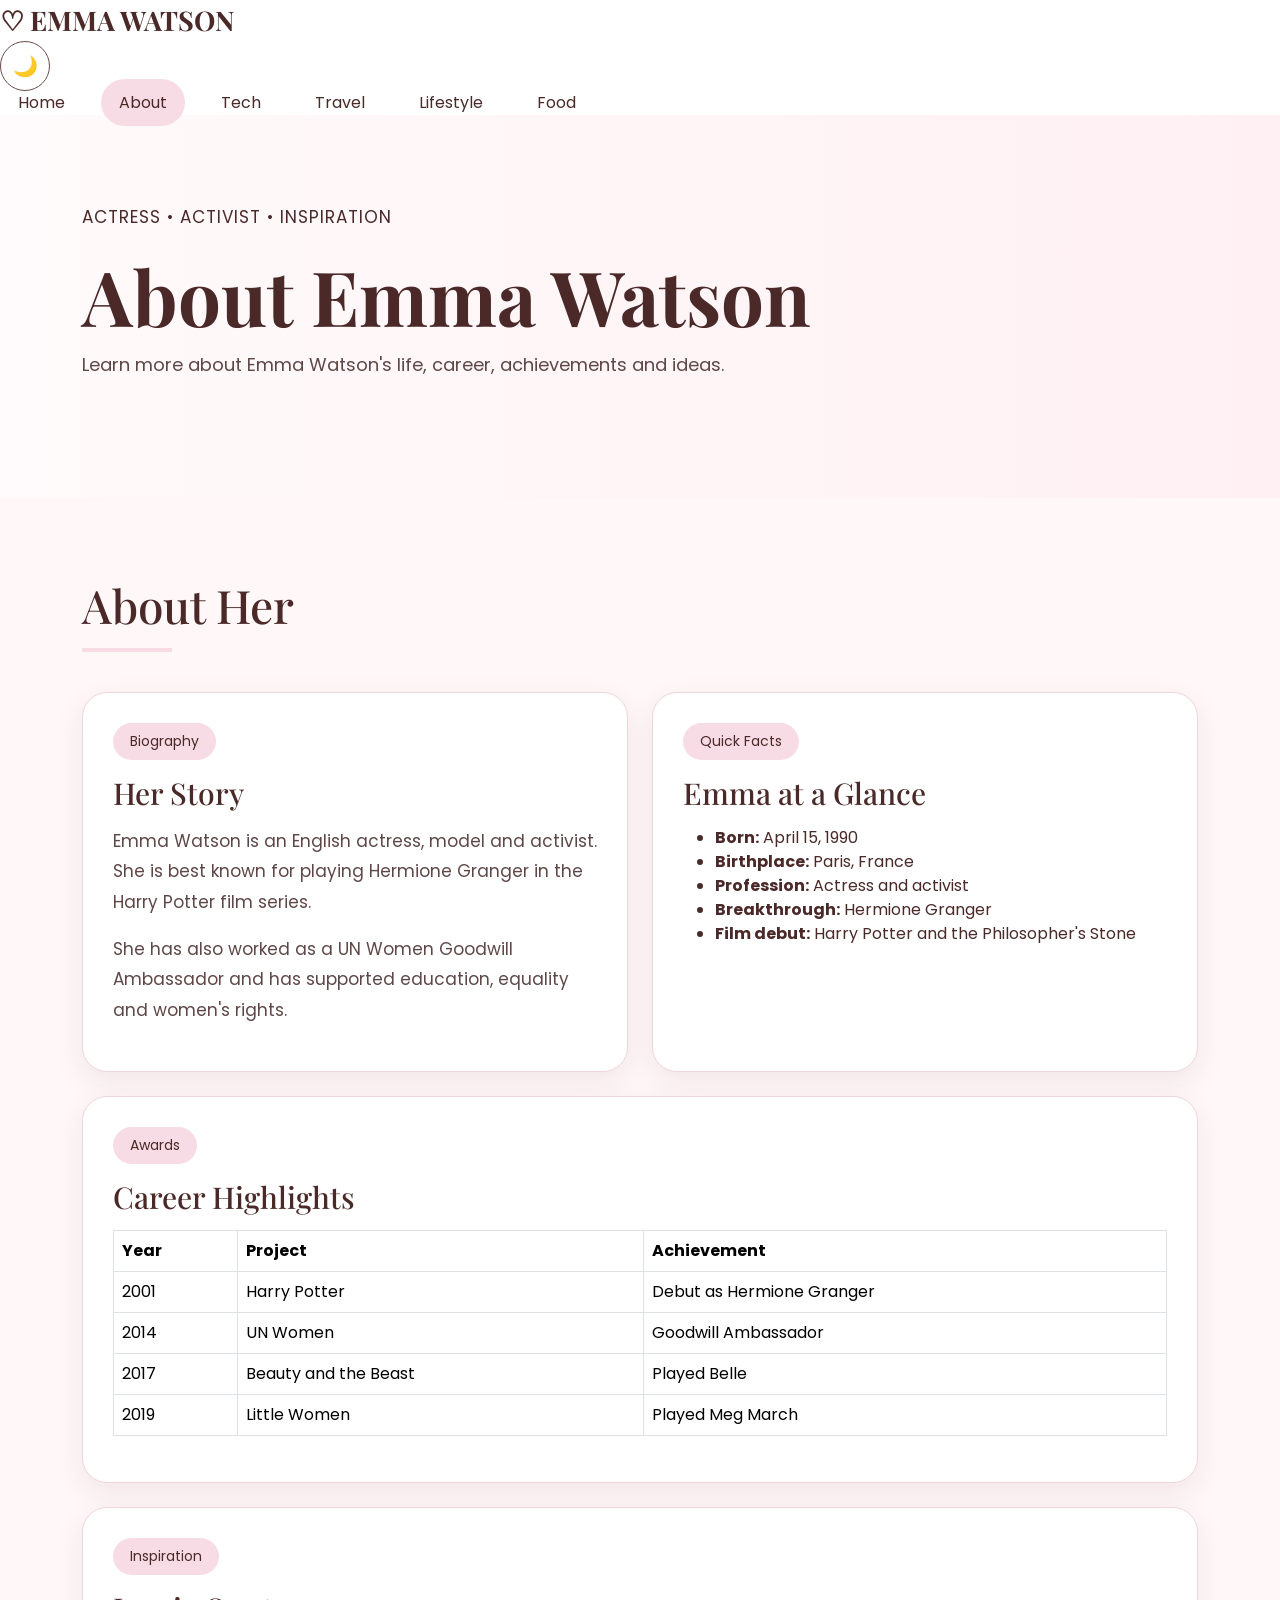
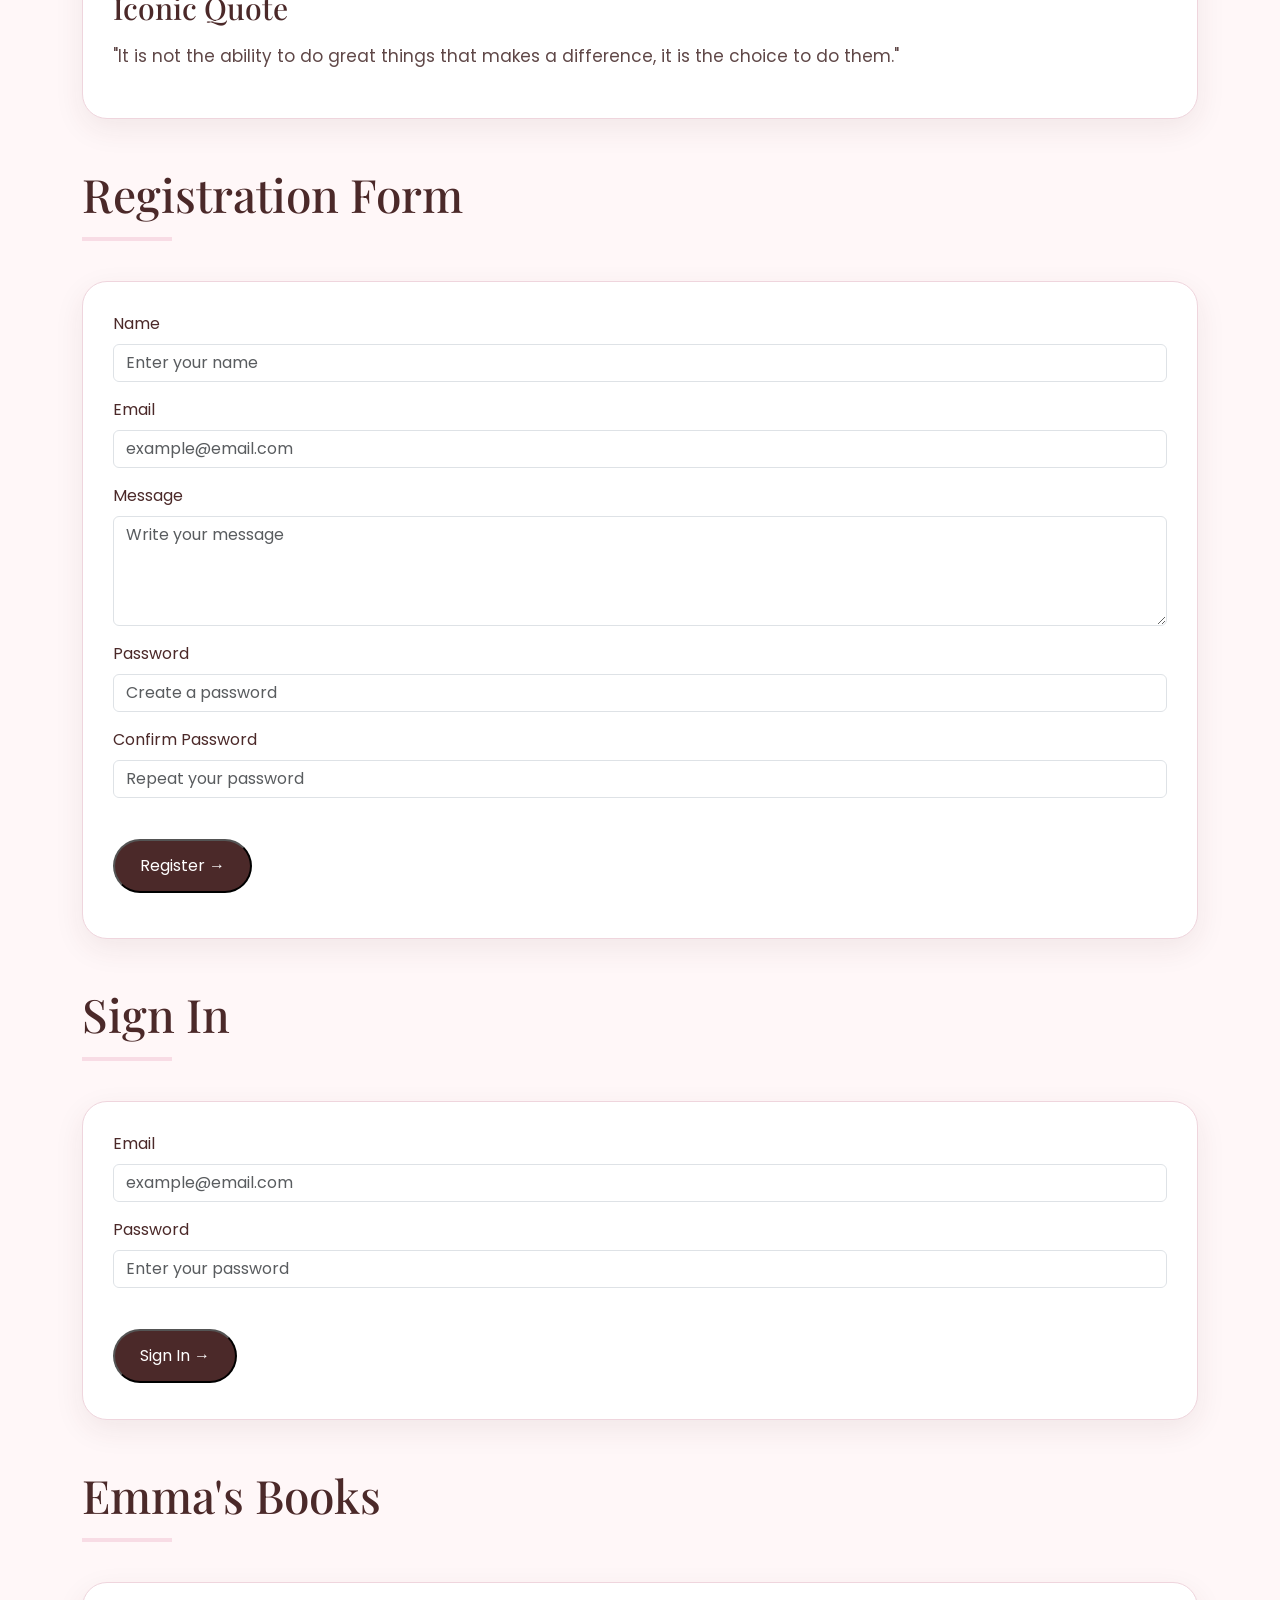
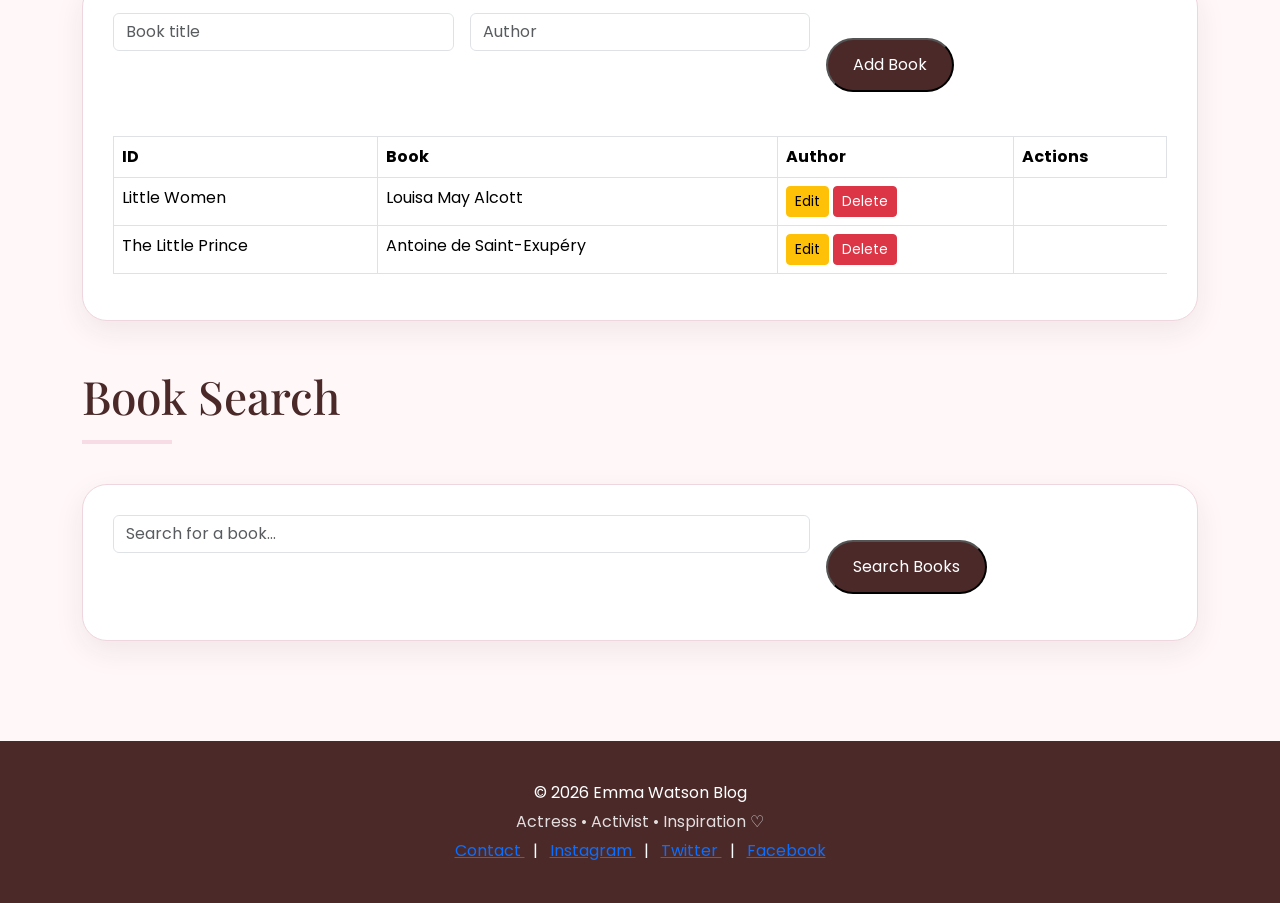
==== commit e929d85a: "Update aboutme.html" ====
--- a/aboutme.html
+++ b/aboutme.html
@@ -23,8 +23,12 @@
 
   <nav class="main-nav">
 
-    <div class="logo">
-        ♡ EMMA WATSON
+    <div class="brand-section">
+        <div class="logo">
+            ♡ EMMA WATSON
+        </div>
+
+        <button id="themeToggle" type="button">🌙</button>
     </div>
 
     <ul>
@@ -34,13 +38,9 @@
         <li><a href="travel.html">Travel</a></li>
         <li><a href="lifestyle.html">Lifestyle</a></li>
         <li><a href="food.html">Food</a></li>
-        <li>
-            <button id="themeToggle" type="button">🌙</button>
-        </li>
     </ul>
 
 </nav>
-
 
     <header class="page-hero">
 
